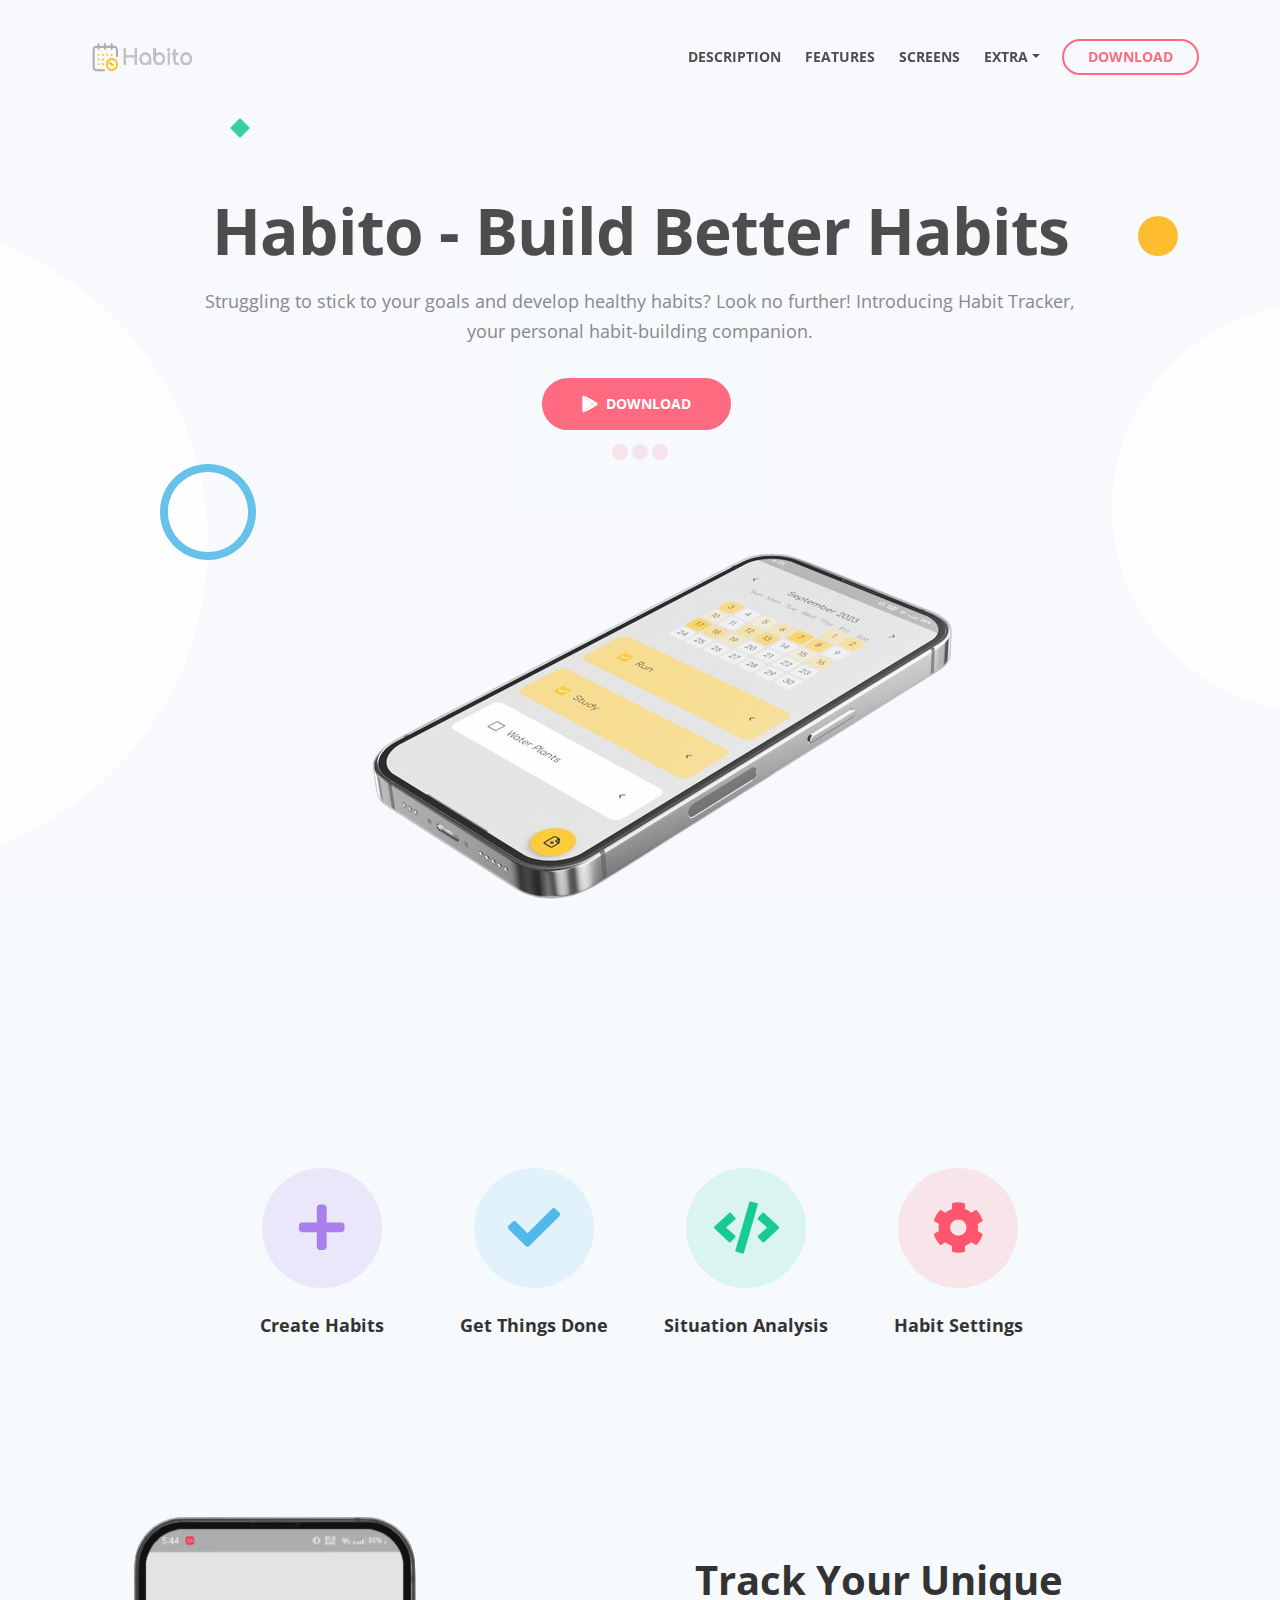
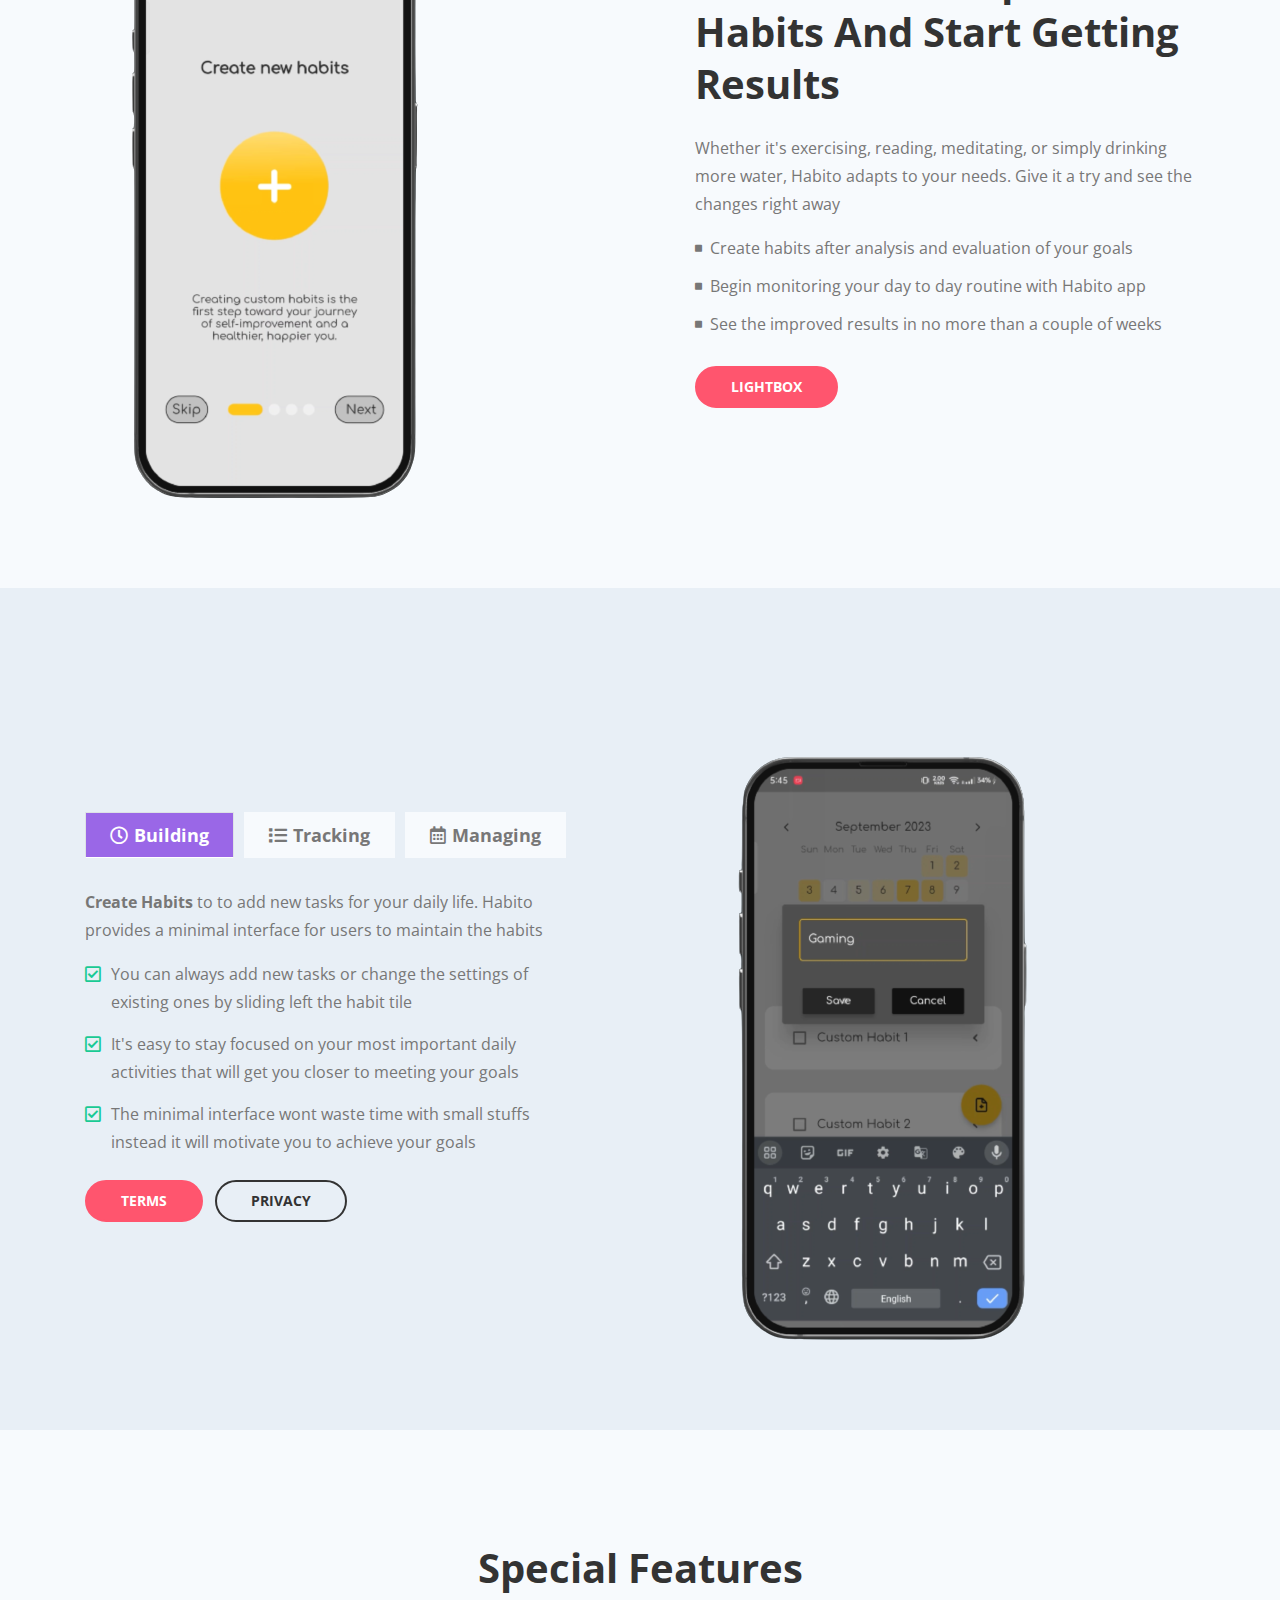
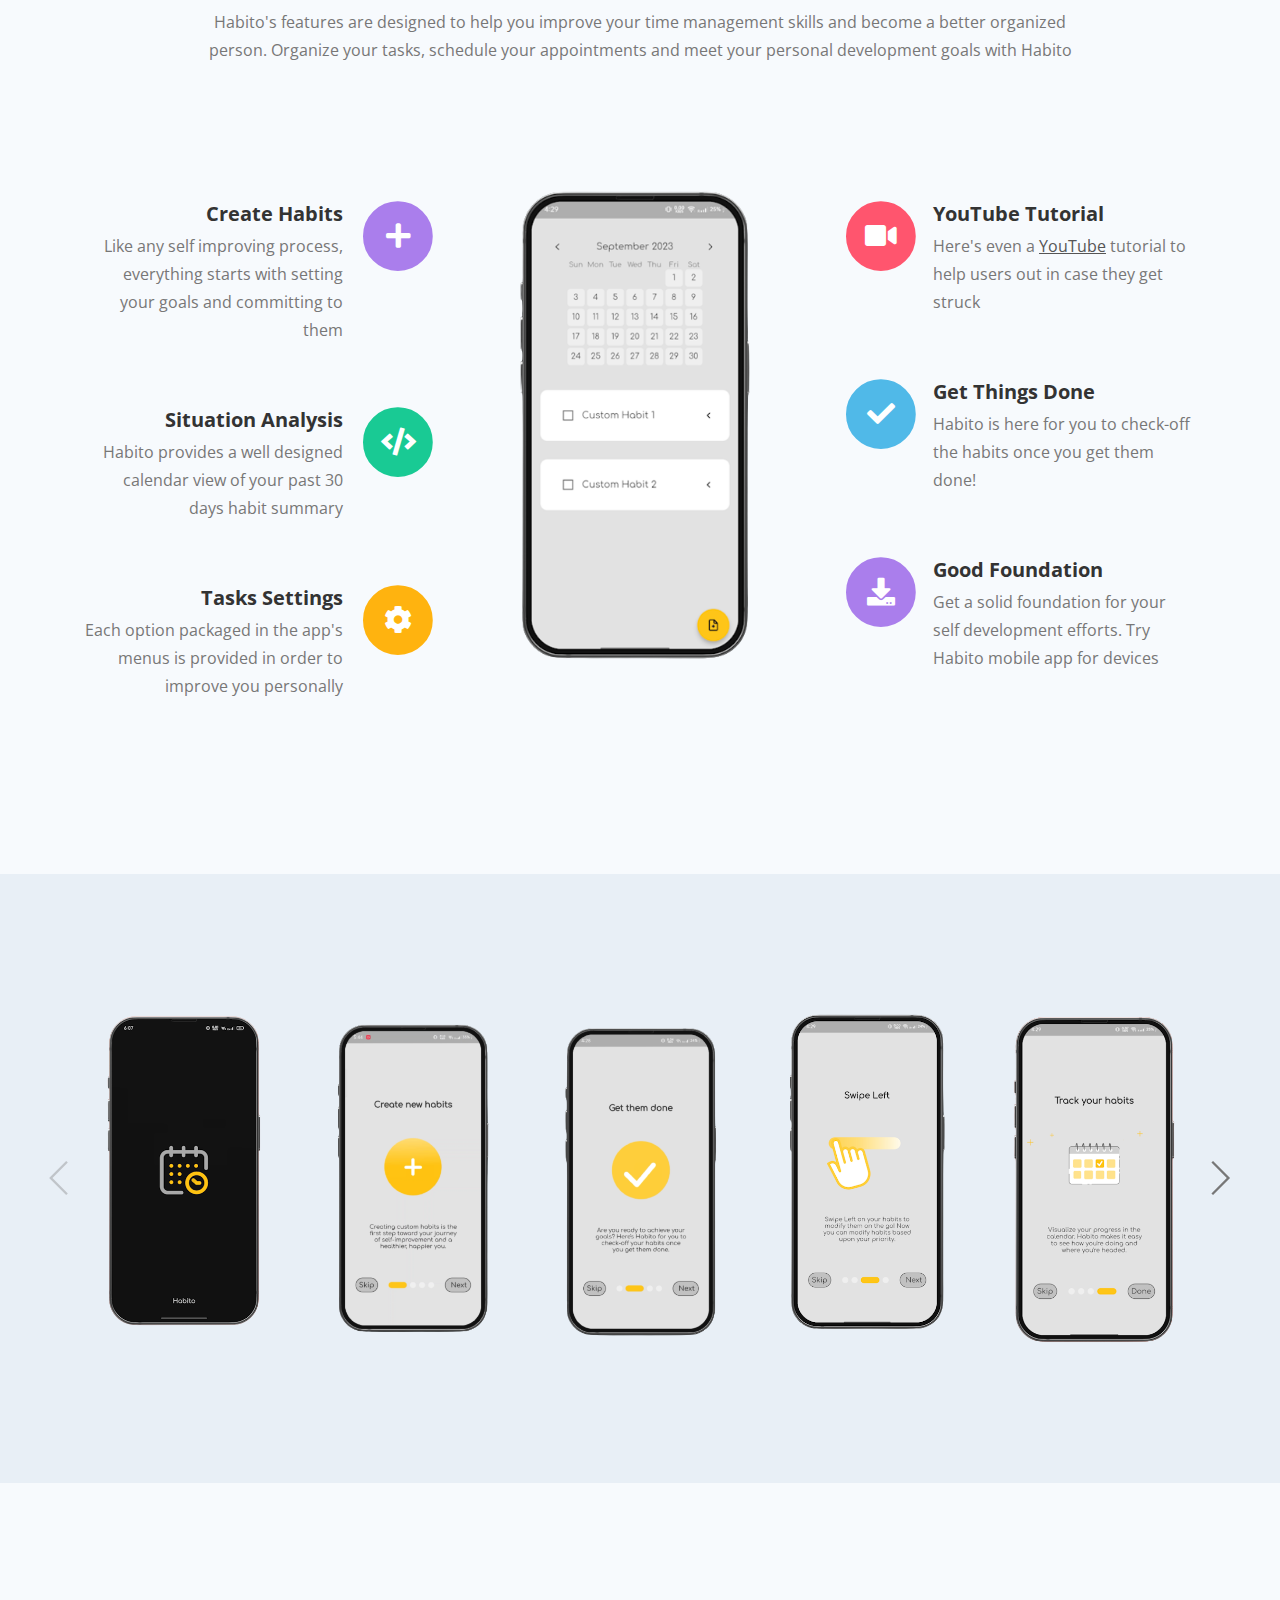
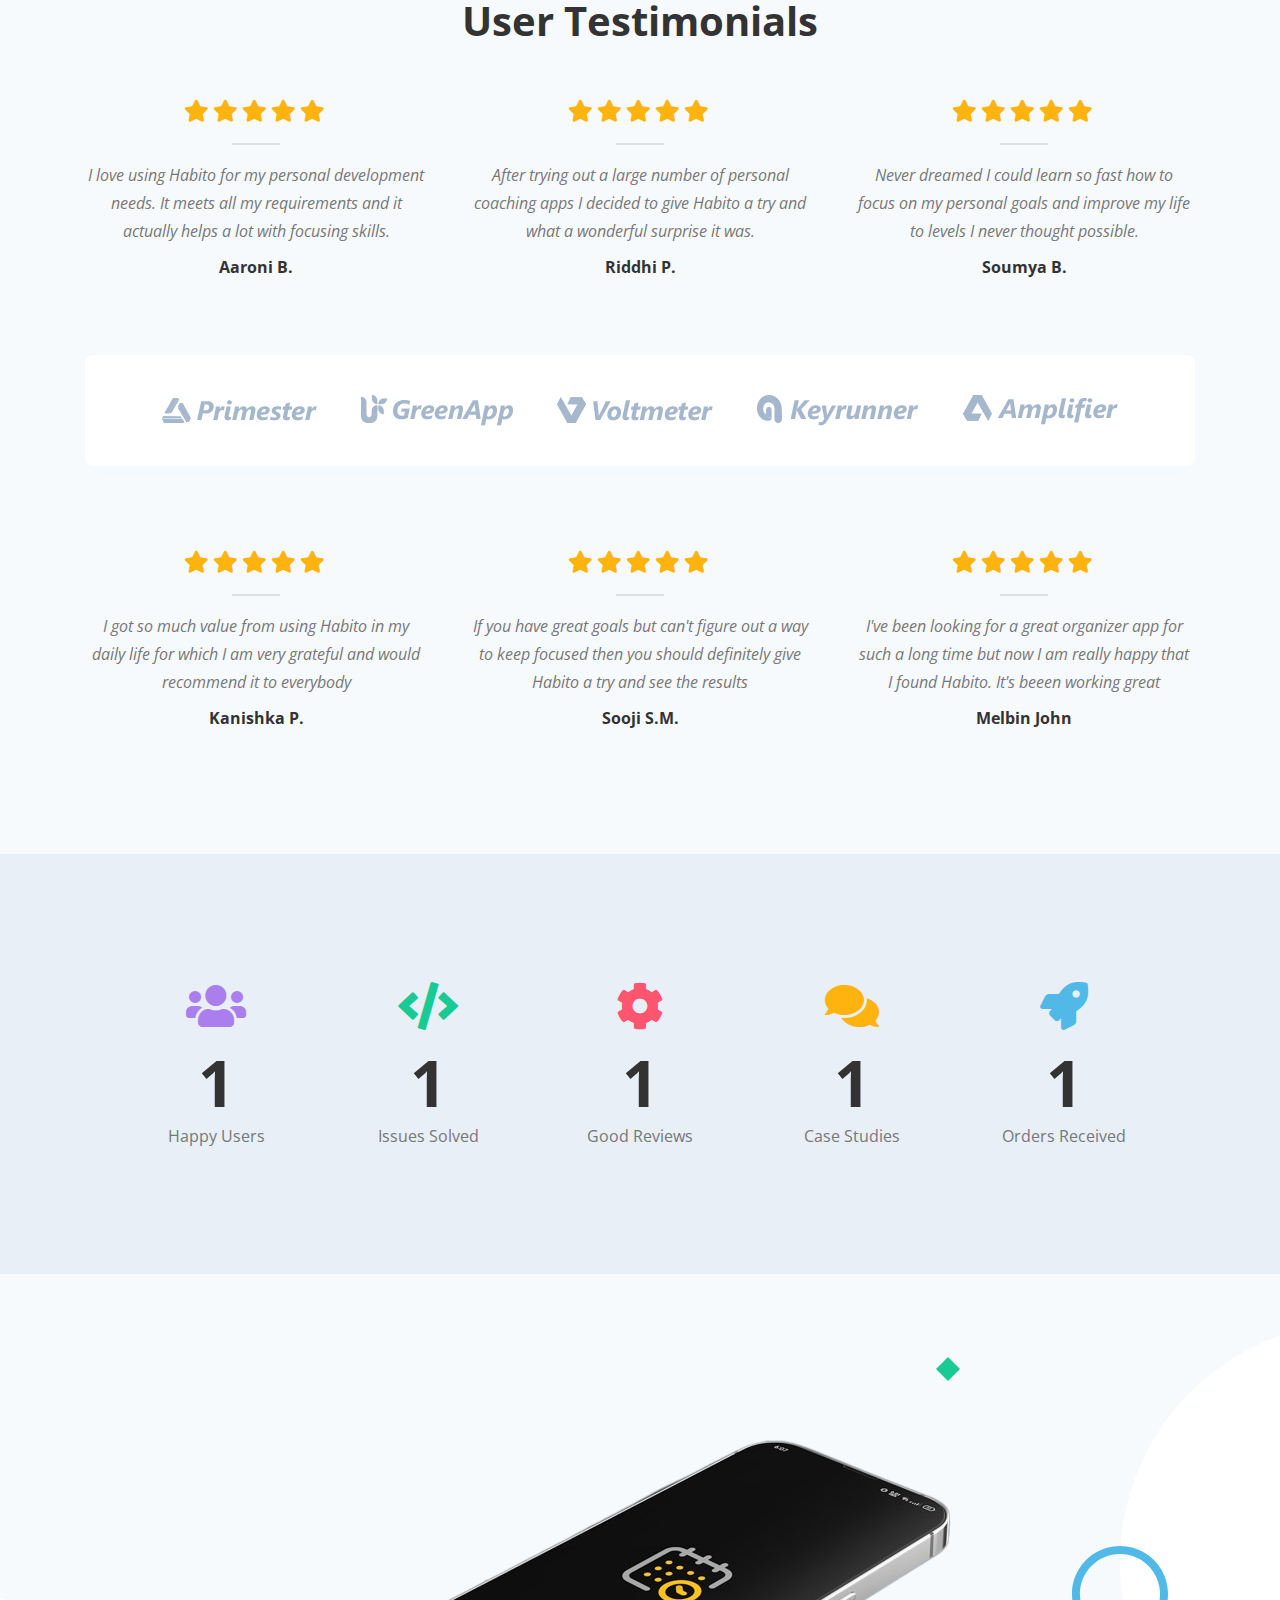
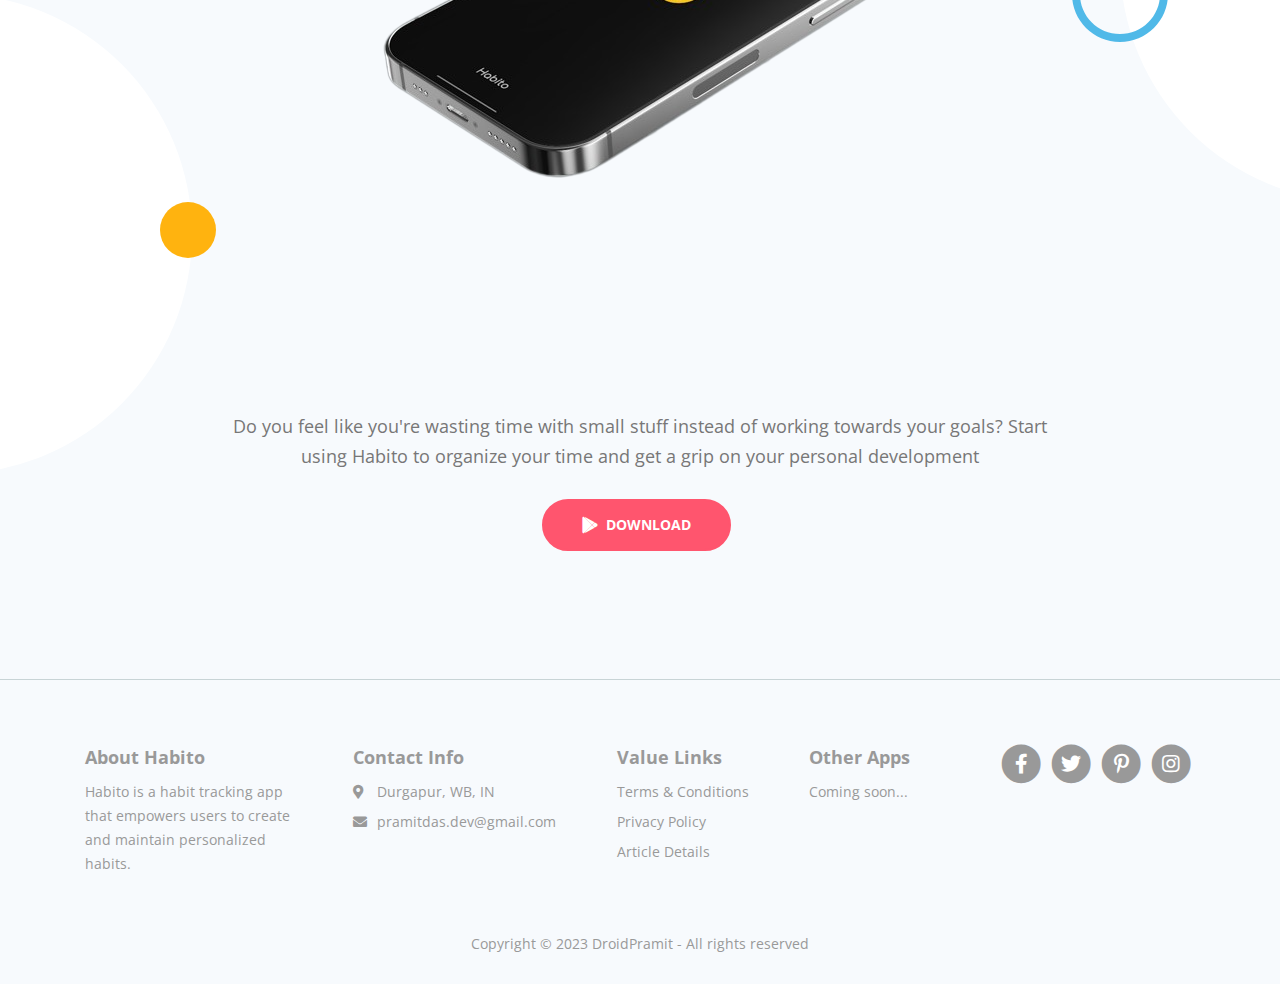
==== web/index.html @ 48597e6c "Initial commit" ====
<!DOCTYPE html>
<html lang="en">
<head>
    <meta charset="utf-8">
    <meta name="viewport" content="width=device-width, initial-scale=1, shrink-to-fit=no">
    
    <!-- SEO Meta Tags -->
    <meta name="description" content="Habito is a habit tracking app.">
    <meta name="author" content="DroidPramit">

    <!-- OG Meta Tags to improve the way the post looks when you share the page on LinkedIn, Facebook, Google+ -->
	<meta property="og:site_name" content="" /> <!-- website name -->
	<meta property="og:site" content="" /> <!-- website link -->
	<meta property="og:title" content=""/> <!-- title shown in the actual shared post -->
	<meta property="og:description" content="" /> <!-- description shown in the actual shared post -->
	<meta property="og:image" content="" /> <!-- image link, make sure it's jpg -->
	<meta property="og:url" content="" /> <!-- where do you want your post to link to -->
	<meta property="og:type" content="article" />

    <!-- Webpage Title -->
    <title>Habito - DroidPramit</title>
    
    <!-- Styles -->
    <link href="https://fonts.googleapis.com/css?family=Open+Sans:400,400i,700&display=swap&subset=latin-ext" rel="stylesheet">
    <link href="css/bootstrap.css" rel="stylesheet">
    <link href="css/fontawesome-all.css" rel="stylesheet">
    <link href="css/swiper.css" rel="stylesheet">
	<link href="css/magnific-popup.css" rel="stylesheet">
	<link href="css/styles.css" rel="stylesheet">
	
	<!-- Favicon  -->
    <link rel="icon" href="images/logo.png">
</head>
<body data-spy="scroll" data-target=".fixed-top">
    
    <!-- Preloader -->
	<div class="spinner-wrapper">
        <div class="spinner">
            <div class="bounce1"></div>
            <div class="bounce2"></div>
            <div class="bounce3"></div>
        </div>
    </div>
    <!-- end of preloader -->
    

    <!-- Navigation -->
    <nav class="navbar navbar-expand-lg navbar-dark navbar-custom fixed-top">
        <div class="container">
            <!-- Text Logo - Use this if you don't have a graphic logo -->
            <!-- <a class="navbar-brand logo-text page-scroll" href="index.html">Habito</a> -->

            <!-- Image Logo -->
            <a class="navbar-brand logo-image" href="index.html"><img src="images/Button-removebg-preview.png" alt="alternative"></a> 
            
            <!-- Mobile Menu Toggle Button -->
            <button class="navbar-toggler" type="button" data-toggle="collapse" data-target="#navbarsExampleDefault" aria-controls="navbarsExampleDefault" aria-expanded="false" aria-label="Toggle navigation">
                <span class="navbar-toggler-awesome fas fa-bars"></span>
                <span class="navbar-toggler-awesome fas fa-times"></span>
            </button>
            <!-- end of mobile menu toggle button -->

            <div class="collapse navbar-collapse" id="navbarsExampleDefault">
                <ul class="navbar-nav ml-auto">
                    <li class="nav-item">
                        <a class="nav-link page-scroll" href="#description">DESCRIPTION <span class="sr-only">(current)</span></a>
                    </li>
                    <li class="nav-item">
                        <a class="nav-link page-scroll" href="#features">FEATURES</a>
                    </li>
                    <li class="nav-item">
                        <a class="nav-link page-scroll" href="#screens">SCREENS</a>
                    </li>

                    <!-- Dropdown Menu -->          
                    <li class="nav-item dropdown">
                        <a class="nav-link dropdown-toggle page-scroll" id="navbarDropdown" role="button" aria-haspopup="true" aria-expanded="false">EXTRA</a>
                        <div class="dropdown-menu" aria-labelledby="navbarDropdown">
                            <a class="dropdown-item" href="article-details.html"><span class="item-text">ARTICLE DETAILS</span></a>
                            <div class="dropdown-divider"></div>
                            <a class="dropdown-item" href="terms-conditions.html"><span class="item-text">TERMS CONDITIONS</span></a>
                            <div class="dropdown-divider"></div>
                            <a class="dropdown-item" href="privacy-policy.html"><span class="item-text">PRIVACY POLICY</span></a>
                        </div>
                    </li>
                    <!-- end of dropdown menu -->
                </ul>
                <span class="nav-item">
                    <a class="btn-outline-sm page-scroll" href="#download">DOWNLOAD</a>
                </span>
            </div>
        </div> <!-- end of container -->
    </nav> <!-- end of navbar -->
    <!-- end of navigation -->


    <!-- Header -->
    <header class="header">
        <div class="container">
            <div class="row">
                <div class="col-lg-12">
                    <div class="text-container">
                        <h1>Habito - Build Better Habits </h1>
                        <p class="p-large p-heading">Struggling to stick to your goals and develop healthy habits? Look no further! Introducing Habit Tracker, your personal habit-building companion.</p>
                        <!--<a class="btn-solid-lg" href="#your-link"><i class="fab fa-apple"></i>DOWNLOAD</a>-->
                        <a class="btn-solid-lg" href="#your-link"><i class="fab fa-google-play"></i>DOWNLOAD</a>
                    </div> <!-- end of text-container -->
                </div> <!-- end of col -->
            </div> <!-- end of row -->
            <div class="row">
                <div class="col-lg-12">
                    <div class="image-container">
                        <img class="img-fluid" src="images/H7-removebg-preview.png" alt="alternative">
                    </div> <!-- end of text-container -->
                </div> <!-- end of col -->
            </div> <!-- end of row -->
        </div> <!-- end of container -->
        <div class="deco-white-circle-1">
            <img src="images/decorative-white-circle.svg" alt="alternative">
        </div> <!-- end of deco-white-circle-1 -->
        <div class="deco-white-circle-2">
            <img src="images/decorative-white-circle.svg" alt="alternative">
        </div> <!-- end of deco-white-circle-2 -->
        <div class="deco-blue-circle">
            <img src="images/decorative-blue-circle.svg" alt="alternative">
        </div> <!-- end of deco-blue-circle -->
        <div class="deco-yellow-circle">
            <img src="images/decorative-yellow-circle.svg" alt="alternative">
        </div> <!-- end of deco-yellow-circle -->
        <div class="deco-green-diamond">
            <img src="images/decorative-green-diamond.svg" alt="alternative">
        </div> <!-- end of deco-yellow-circle -->
    </header> <!-- end of header -->
    <!-- end of header -->


    <!-- Small Features -->
    <div class="cards-1">
        <div class="container">
            <div class="row">
                <div class="col-lg-12">
                    
                    <!-- Card -->
                    <div class="card">
                        <div class="card-image">
                            <i class="fas fa-plus"></i>
                        </div>
                        <div class="card-body">
                            <h5 class="card-title">Create Habits</h5>
                        </div>
                    </div>
                    <!-- end of card -->

                    <!-- Card -->
                    <div class="card">
                        <div class="card-image blue">
                            <i class="fas fa-check"></i>
                        </div>
                        <div class="card-body">
                            <h5 class="card-title">Get Things Done</h5>
                        </div>
                    </div>
                    <!-- end of card -->

                    <!-- Card -->
                    <div class="card">
                        <div class="card-image green">
                            <i class="fas fa-code"></i>
                        </div>
                        <div class="card-body">
                            <h5 class="card-title">Situation Analysis</h5>
                        </div>
                    </div>
                    <!-- end of card -->

                    <!-- Card -->
                    <div class="card">
                        <div class="card-image red">
                            <i class="fas fa-cog"></i>
                        </div>
                        <div class="card-body">
                            <h5 class="card-title">Habit Settings</h5>
                        </div>
                    </div>
                    <!-- end of card -->

                    <!-- Card -->
                    <!--<div class="card">
                        <div class="card-image yellow">
                            <i class="fas fa-comments"></i>
                        </div>
                        <div class="card-body">
                            <h5 class="card-title">Social Interaction</h5>
                        </div>
                    </div>-->
                    <!-- end of card -->

                    

                </div> <!-- end of col -->
            </div> <!-- end of row -->
        </div> <!-- end of container -->
    </div> <!-- end of cards-1 -->
    <!-- end of small features -->


    <!-- Description 1 -->
    <div id="description" class="basic-1">
        <div class="container">
            <div class="row">
                <div class="col-lg-6">
                    <div class="image-container">
                        <img class="img-fluid" src="images/H3-removebg-preview.png" alt="alternative">
                    </div> <!-- end of image-container -->
                </div> <!-- end of col -->
                <div class="col-lg-6">
                    <div class="text-container">
                        <h2>Track Your Unique Habits And Start Getting Results</h2>
                        <p>Whether it's exercising, reading, meditating, or simply drinking more water, Habito adapts to your needs. Give it a try and see the changes right away</p>
                        <ul class="list-unstyled li-space-lg">
                            <li class="media">
                                <i class="fas fa-square"></i>
                                <div class="media-body">Create habits after analysis and evaluation of your goals</div>
                            </li>
                            <li class="media">
                                <i class="fas fa-square"></i>
                                <div class="media-body">Begin monitoring your day to day routine with Habito app</div>
                            </li>
                            <li class="media">
                                <i class="fas fa-square"></i>
                                <div class="media-body">See the improved results in no more than a couple of weeks</div>
                            </li>
                        </ul>
                        <a class="btn-solid-reg popup-with-move-anim" href="#description-1-details-lightbox">LIGHTBOX</a>
                    </div> <!-- end of text-container -->
                </div> <!-- end of col -->
            </div> <!-- end of row -->
        </div> <!-- end of container -->
    </div> <!-- end of basic-1 -->
    <!-- end of description 1 -->

    
    <!-- Description 1 Details Lightbox -->
	<!-- Details Lightbox -->
	<div id="description-1-details-lightbox" class="lightbox-basic zoom-anim-dialog mfp-hide">
        <div class="row">
            <button title="Close (Esc)" type="button" class="mfp-close x-button">×</button>
			<div class="col-lg-8">
                <div class="image-container">
                    <img class="img-fluid" src="images/description-1-details-lightbox.jpg" alt="alternative">
                </div> <!-- end of image-container -->
			</div>
			<div class="col-lg-4">
                <h3>Goals Setting</h3>
				<hr>
                <p>The app can easily help you track your personal development evolution if you take the time to set it up.</p>
                <h4>User Feedback</h4>
                <p>This is a great app which can help you save time and make your live easier. And it will help improve your productivity.</p>
                <ul class="list-unstyled li-space-lg">
                    <li class="media">
                        <i class="far fa-check-square"></i><div class="media-body">Splash screen panel</div>
                    </li>
                    <li class="media">
                        <i class="far fa-check-square"></i><div class="media-body">Statistics calendar report</div>
                    </li>
                    <!-- <li class="media">
                        <i class="far fa-check-square"></i><div class="media-body">Events calendar layout</div>
                    </li> -->
                    <!-- <li class="media">
                        <i class="far fa-check-square"></i><div class="media-body">Location details screen</div>
                    </li> -->
                    <li class="media">
                        <i class="far fa-check-square"></i><div class="media-body">Onboarding steps interface</div>
                    </li>
                </ul>
                <a class="btn-solid-reg mfp-close page-scroll" href="#download">DOWNLOAD</a> <button class="btn-outline-reg mfp-close as-button" type="button">BACK</button>
			</div>
		</div> <!-- end of row -->
    </div> <!-- end of lightbox-basic -->
    <!-- end of details lightbox -->
    <!-- end of description 1 details lightbox -->



    <!-- Description 2 -->
    <div class="tabs">
        <div class="container">
            <div class="row">
                <div class="col-lg-6">
                    <div class="tabs-container">

                        <!-- Tabs Links -->
                        <ul class="nav nav-tabs" id="cedoTabs" role="tablist">
                            <li class="nav-item">
                                <a class="nav-link active" id="nav-tab-1" data-toggle="tab" href="#tab-1" role="tab" aria-controls="tab-1" aria-selected="true"><i class="far fa-clock"></i>Building</a>
                            </li>
                            <li class="nav-item">
                                <a class="nav-link" id="nav-tab-2" data-toggle="tab" href="#tab-2" role="tab" aria-controls="tab-2" aria-selected="false"><i class="fas fa-list"></i>Tracking</a>
                            </li>
                            <li class="nav-item">
                                <a class="nav-link" id="nav-tab-3" data-toggle="tab" href="#tab-3" role="tab" aria-controls="tab-3" aria-selected="false"><i class="far fa-calendar-alt"></i>Managing</a>
                            </li>
                        </ul>
                        <!-- end of tabs links -->
                        
                        <!-- Tabs Content -->
                        <div class="tab-content" id="cedoTabsContent">
                            <!-- Tab -->
                            <div class="tab-pane fade show active" id="tab-1" role="tabpanel" aria-labelledby="tab-1">
                                <p><strong>Create Habits</strong> to to add new tasks for your daily life. Habito provides a minimal interface for users to maintain the habits</p>
                                <ul class="list-unstyled li-space-lg">
                                    <li class="media">
                                        <i class="far fa-check-square"></i>
                                        <div class="media-body">You can always add new tasks or change the settings of existing ones by sliding left the habit tile</div>
                                    </li>
                                    <li class="media">
                                        <i class="far fa-check-square"></i>
                                        <div class="media-body">It's easy to stay focused on your most important daily activities that will get you closer to meeting your goals</div>
                                    </li>
                                    <li class="media">
                                        <i class="far fa-check-square"></i>
                                        <div class="media-body">The minimal interface wont waste time with small stuffs instead it will motivate you to achieve your goals</div>
                                    </li>
                                </ul>
                                <a class="btn-solid-reg page-scroll" href="terms-conditions.html">TERMS</a> <a class="btn-outline-reg page-scroll" href="privacy-policy.html">PRIVACY</a>
                            </div> <!-- end of tab-pane -->
                            <!-- end of tab -->

                            <!-- Tab -->
                            <div class="tab-pane fade" id="tab-2" role="tabpanel" aria-labelledby="tab-2">
                                <p><strong>Keep track of everything</strong> and analyse your progress while using the app. In less than a month you should be seeing improved results when it comes to time management and task prioritization</p>
                                <p><strong>Anyone can enjoy the app</strong> no matter their gender, age, occupation or location in the world. Habito's algorithms have been built to be flexible and functional for any person in the world</p>
                                <p><strong>Achieve the impossible</strong> just by carefully monitoring your progress and keeping the app updated with daily operations. It's easier than you think and it only takes a couple of minutes</p>
                                <a class="red" href="terms-conditions.html">Terms & Conditions >></a>
                            </div> <!-- end of tab-pane -->
                            <!-- end of tab -->

                            <!-- Tab -->
                            <div class="tab-pane fade" id="tab-3" role="tabpanel" aria-labelledby="tab-3">
                                <p><strong>Use the calendar view</strong> to keep you motivated and focused on your daily and long term goals. It's revolutionary</p>
                                <ul class="list-unstyled li-space-lg">
                                    <!-- <li class="media">
                                        <i class="far fa-check-square"></i>
                                        <div class="media-body">Commiting to something in front of a crowd gives you little room to walk back on your promise and makes you push on</div>
                                    </li> -->
                                    <li class="media">
                                        <i class="far fa-check-square"></i>
                                        <div class="media-body">No more frustrations of loosing focus and not being efficient. Habito main purpose is to solve just that and make you happy</div>
                                    </li>
                                    <li class="media">
                                        <i class="far fa-check-square"></i>
                                        <div class="media-body">It's the first mobile app that can turn you in a better organized person without the pressure of failing infront of others</div>
                                    </li>
                                    <li class="media">
                                        <i class="far fa-check-square"></i>
                                        <div class="media-body">Recognized by a lot of trainers and life coaches Habito is the number one tool they recommend time management</div>
                                    </li>
                                </ul>
                            </div> <!-- end of tab-pane -->
                            <!-- end of tab -->
                        </div> <!-- end of tab-content -->
                        <!-- end of nav tabs content -->
                    
                    </div> <!-- end of tabs-container -->
                </div> <!-- end of col -->
                <div class="col-lg-6">
                    <div class="image-container">
                        <img class="img-fluid" src="images/H2-removebg-preview.png" alt="alternative">
                    </div> <!-- end of image-container -->
                </div> <!-- end of col -->
            </div> <!-- end of row -->
        </div> <!-- end of container -->
    </div> <!-- end of tabs -->
    <!-- end of description 2 -->


    <!-- Features -->
    <div id="features" class="basic-2">
        <div class="container">
            <div class="row">
                <div class="col-lg-12">
                    <h2>Special Features</h2>
                    <p class="p-heading">Habito's features are designed to help you improve your time management skills and become a better organized person. Organize your tasks, schedule your appointments and meet your personal development goals with Habito</p>
                </div> <!-- end of div -->
            </div> <!-- end of div -->
            <div class="row">
                <div class="col-lg-4">
                    <ul class="list-unstyled li-space-lg first">
                        <li class="media">
                            <span class="fa-stack">
                                <i class="fas fa-circle fa-stack-2x"></i>
                                <i class="fas fa-plus fa-stack-1x"></i>
                            </span>
                            <div class="media-body">
                                <h4>Create Habits</h4>
                                <p>Like any self improving process, everything starts with setting your goals and committing to them</p>
                            </div>
                        </li>
                        <li class="media">
                            <span class="fa-stack">
                                <i class="fas fa-circle fa-stack-2x green"></i>
                                <i class="fas fa-code fa-stack-1x"></i>
                            </span>
                            <div class="media-body">
                                <h4>Situation Analysis</h4>
                                <p>Habito provides a well designed calendar view of your past 30 days habit summary</p>
                            </div>
                        </li>
                        <li class="media">
                            <span class="fa-stack">
                                <i class="fas fa-circle fa-stack-2x yellow"></i>
                                <i class="fas fa-cog fa-stack-1x"></i>
                            </span>
                            <div class="media-body">
                                <h4>Tasks Settings</h4>
                                <p>Each option packaged in the app's menus is provided in order to improve you personally</p>
                            </div>
                        </li>
                    </ul>
                </div> <!-- end of col -->
                <div class="col-lg-4">
                    <img class="img-fluid" src="images/H9-removebg-preview.png" alt="alternative" .cover {object-fit: cover;}>
                </div> <!-- end of col -->
                <div class="col-lg-4">
                    <ul class="list-unstyled li-space-lg">
                        <li class="media">
                            <span class="fa-stack">
                                <i class="fas fa-circle fa-stack-2x red"></i>
                                <i class="fa fa-video fa-stack-1x"></i>
                            </span>
                            <div class="media-body">
                                <h4>YouTube Tutorial</h4>
                                <p>Here's even a <a href="https://www.youtube.com/watch?v=S3LSPVoK_iQ">YouTube</a> tutorial to help users out in case they get struck</p>
                            </div>
                        </li>
                        <li class="media">
                            <span class="fa-stack">
                                <i class="fas fa-circle fa-stack-2x blue"></i>
                                <i class="fas fa-check fa-stack-1x"></i>
                            </span>
                            <div class="media-body">
                                <h4>Get Things Done</h4>
                                <p>Habito is here for you to check-off the habits once you get them done! </p>
                            </div>
                        </li>
                        <li class="media">
                            <span class="fa-stack">
                                <i class="fas fa-circle fa-stack-2x"></i>
                                <i class="fas fa-download fa-stack-1x"></i>
                            </span>
                            <div class="media-body">
                                <h4>Good Foundation</h4>
                                <p>Get a solid foundation for your self development efforts. Try Habito mobile app for devices</p>
                            </div>
                        </li>
                    </ul>
                </div> <!-- end of col -->
            </div> <!-- end of row -->
        </div> <!-- end of container -->
    </div> <!-- end of basic-2 -->
    <!-- end of features -->


    <!-- Screenshots -->
    <div id="screens" class="slider">
        <div class="container">
            <div class="row">
                <div class="col-lg-12">
                    
                    <!-- Image Slider -->
                    <div class="slider-container">
                        <div class="swiper-container image-slider">
                            <div class="swiper-wrapper">
                                
                                <!-- Slide -->
                                <div class="swiper-slide">
                                    <a href="images/H0-removebg-preview.png" class="popup-link" data-effect="fadeIn">
                                        <img class="img-fluid" src="images/H0-removebg-preview.png" alt="alternative">
                                    </a>
                                </div>
                                <!-- end of slide -->

                                <!-- Slide -->
                                <div class="swiper-slide">
                                    <a href="images/H3-removebg-preview.png" class="popup-link" data-effect="fadeIn">
                                        <img class="img-fluid" src="images/H3-removebg-preview.png" alt="alternative">
                                    </a>
                                </div>
                                <!-- end of slide -->

                                <!-- Slide -->
                                <div class="swiper-slide">
                                    <a href="images/H4-removebg-preview.png" class="popup-link" data-effect="fadeIn">
                                        <img class="img-fluid" src="images/H4-removebg-preview.png" alt="alternative">
                                    </a>
                                </div>
                                <!-- end of slide -->

                                <!-- Slide -->
                                <div class="swiper-slide">
                                    <a href="images/H8-removebg-preview.png" class="popup-link" data-effect="fadeIn">
                                        <img class="img-fluid" src="images/H8-removebg-preview.png" alt="alternative">
                                    </a>
                                </div>
                                <!-- end of slide -->

                                <!-- Slide -->
                                <div class="swiper-slide">
                                    <a href="images/H11-removebg-preview.png" class="popup-link" data-effect="fadeIn">
                                        <img class="img-fluid" src="images/H11-removebg-preview.png" alt="alternative">
                                    </a>
                                </div>
                                <!-- end of slide -->

                                <!-- Slide -->
                                <div class="swiper-slide">
                                    <a href="images/H9-removebg-preview.png" class="popup-link" data-effect="fadeIn">
                                        <img class="img-fluid" src="images/H9-removebg-preview.png" alt="alternative">
                                    </a>
                                </div>
                                <!-- end of slide -->

                                <!-- Slide -->
                                <div class="swiper-slide">
                                    <a href="images/H10-removebg-preview.png" class="popup-link" data-effect="fadeIn">
                                        <img class="img-fluid" src="images/H10-removebg-preview.png" alt="alternative">
                                    </a>
                                </div>
                                <!-- end of slide -->

                                <!-- Slide -->
                                <div class="swiper-slide">
                                    <a href="images/H1-removebg-preview.png" class="popup-link" data-effect="fadeIn">
                                        <img class="img-fluid" src="images/H1-removebg-preview.png" alt="alternative">
                                    </a>
                                </div>
                                <!-- end of slide -->

                                <!-- Slide -->
                                <!-- <div class="swiper-slide">
                                    <a href="images/screenshot-4.jpg" class="popup-link" data-effect="fadeIn">
                                        <img class="img-fluid" src="images/screenshot-9.jpg" alt="alternative">
                                    </a>
                                </div> -->
                                <!-- end of slide -->

                                <!-- Slide -->
                                <!-- <div class="swiper-slide">
                                    <a href="images/screenshot-5.jpg" class="popup-link" data-effect="fadeIn">
                                        <img class="img-fluid" src="images/screenshot-10.jpg" alt="alternative">
                                    </a>
                                </div> -->
                                <!-- end of slide -->
                                
                            </div> <!-- end of swiper-wrapper -->

                            <!-- Add Arrows -->
                            <div class="swiper-button-next"></div>
                            <div class="swiper-button-prev"></div>
                            <!-- end of add arrows -->

                        </div> <!-- end of swiper-container -->
                    </div> <!-- end of slider-container -->
                    <!-- end of image slider -->

                </div> <!-- end of col -->
            </div> <!-- end of row -->
        </div> <!-- end of container -->
    </div> <!-- end of slider -->
    <!-- end of screenshots -->


    <!-- Testimonials -->
    <div class="cards-2">
        <div class="container">
            <div class="row">
                <div class="col-lg-12">
                    <h2>User Testimonials</h2>
                </div> <!-- end of col -->
            </div> <!-- end of row -->
            <div class="row">
                <div class="col-lg-12">

                    <!-- Card -->
                    <div class="card">
                        <div class="card-image">
                            <i class="fas fa-star"></i><i class="fas fa-star"></i><i class="fas fa-star"></i><i class="fas fa-star"></i><i class="fas fa-star"></i>
                            <hr class="testimonial-line">
                        </div>
                        <div class="card-body">
                            <div class="testimonial-text">I love using Habito for my personal development needs. It meets all my requirements and it actually helps a lot with focusing skills.</div>
                            <div class="testimonial-author">Aaroni B.</div>
                        </div>
                    </div>
                    <!-- end of card -->

                    <!-- Card -->
                    <div class="card">
                        <div class="card-image">
                            <i class="fas fa-star"></i><i class="fas fa-star"></i><i class="fas fa-star"></i><i class="fas fa-star"></i><i class="fas fa-star"></i>
                            <hr class="testimonial-line">
                        </div>
                        <div class="card-body">
                            <div class="testimonial-text">After trying out a large number of personal coaching apps I decided to give Habito a try and what a wonderful surprise it was.</div>
                            <div class="testimonial-author">Riddhi P.</div>
                        </div>
                    </div>
                    <!-- end of card -->

                    <!-- Card -->
                    <div class="card">
                        <div class="card-image">
                            <i class="fas fa-star"></i><i class="fas fa-star"></i><i class="fas fa-star"></i><i class="fas fa-star"></i><i class="fas fa-star"></i>
                            <hr class="testimonial-line">
                        </div>
                        <div class="card-body">
                            <div class="testimonial-text">Never dreamed I could learn so fast how to focus on my personal goals and improve my life to levels I never thought possible.</div>
                            <div class="testimonial-author">Soumya B.</div>
                        </div>
                    </div>
                    <!-- end of card -->

                </div> <!-- end of col -->
            </div> <!-- end of row -->
            <div class="row">
                <div class="col-lg-12">
                    <div class="image-container">
                        <img class="img-fluid" src="images/customer-logo-1.png" alt="alternative">
                        <img class="img-fluid" src="images/customer-logo-2.png" alt="alternative">
                        <img class="img-fluid" src="images/customer-logo-3.png" alt="alternative">
                        <img class="img-fluid" src="images/customer-logo-4.png" alt="alternative">
                        <img class="img-fluid" src="images/customer-logo-5.png" alt="alternative">
                    </div> <!-- end of image-container -->
                </div> <!-- end of col -->
            </div> <!-- end of row -->
            <div class="row">
                <div class="col-lg-12">

                    <!-- Card -->
                    <div class="card">
                        <div class="card-image">
                            <i class="fas fa-star"></i><i class="fas fa-star"></i><i class="fas fa-star"></i><i class="fas fa-star"></i><i class="fas fa-star"></i>
                            <hr class="testimonial-line">
                        </div>
                        <div class="card-body">
                            <div class="testimonial-text">I got so much value from using Habito in my daily life for which I am very grateful and would recommend it to everybody</div>
                            <div class="testimonial-author">Kanishka P.</div>
                        </div>
                    </div>
                    <!-- end of card -->

                    <!-- Card -->
                    <div class="card">
                        <div class="card-image">
                            <i class="fas fa-star"></i><i class="fas fa-star"></i><i class="fas fa-star"></i><i class="fas fa-star"></i><i class="fas fa-star"></i>
                            <hr class="testimonial-line">
                        </div>
                        <div class="card-body">
                            <div class="testimonial-text">If you have great goals but can't figure out a way to keep focused then you should definitely give Habito a try and see the results</div>
                            <div class="testimonial-author">Sooji S.M.</div>
                        </div>
                    </div>
                    <!-- end of card -->

                    <!-- Card -->
                    <div class="card">
                        <div class="card-image">
                            <i class="fas fa-star"></i><i class="fas fa-star"></i><i class="fas fa-star"></i><i class="fas fa-star"></i><i class="fas fa-star"></i>
                            <hr class="testimonial-line">
                        </div>
                        <div class="card-body">
                            <div class="testimonial-text">I've been looking for a great organizer app for such a long time but now I am really happy that I found Habito. It's beeen working great</div>
                            <div class="testimonial-author">Melbin John </div>
                        </div>
                    </div>
                    <!-- end of card -->

                </div> <!-- end of col -->
            </div> <!-- end of row -->
        </div> <!-- end of container -->
    </div> <!-- end of cards-2 -->
    <!-- end of testimonials -->


    <!-- Statistics -->
    <div class="counter">
        <div class="container">
            <div class="row">
                <div class="col-lg-12">
                    
                    <!-- Counter -->
                    <div id="counter">
                        <div class="cell">
                            <i class="fas fa-users"></i>
                            <div class="counter-value number-count" data-count="231">1</div>
                            <p class="counter-info">Happy Users</p>
                        </div>
                        <div class="cell">
                            <i class="fas fa-code green"></i>
                            <div class="counter-value number-count" data-count="385">1</div>
                            <p class="counter-info">Issues Solved</p>
                        </div>
                        <div class="cell">
                            <i class="fas fa-cog red"></i>
                            <div class="counter-value number-count" data-count="159">1</div>
                            <p class="counter-info">Good Reviews</p>
                        </div>
                        <div class="cell">
                            <i class="fas fa-comments yellow"></i>
                            <div class="counter-value number-count" data-count="127">1</div>
                            <p class="counter-info">Case Studies</p>
                        </div>
                        <div class="cell">
                            <i class="fas fa-rocket blue"></i>
                            <div class="counter-value number-count" data-count="211">1</div>
                            <p class="counter-info">Orders Received</p>
                        </div>
                    </div>
                    <!-- end of counter -->

                </div> <!-- end of col -->
            </div> <!-- end of row -->
        </div> <!-- end of container -->
    </div> <!-- end of counter -->
    <!-- end of statistics -->


    <!-- Download -->
    <div id="download" class="basic-3">
        <div class="container">
            <div class="row">
                <div class="col-lg-12">
                    <div class="image-container">
                        <img class="img-fluid" src="images/H6-removebg-preview.png" alt="alternative" transform: rotate(45deg);>
                    </div> <!-- end of image-container -->
                    <p class="p-large">Do you feel like you're wasting time with small stuff instead of working towards your goals? Start using Habito to organize your time and get a grip on your personal development</p>
                    <!--<a class="btn-solid-lg" href="#your-link"><i class="fab fa-apple"></i>DOWNLOAD</a>-->
                    <a class="btn-solid-lg" href="#your-link"><i class="fab fa-google-play"></i>DOWNLOAD</a>
                </div> <!-- end of col -->
            </div> <!-- end of row -->
        </div> <!-- end of container -->
        <div class="deco-white-circle-1">
            <img src="images/decorative-white-circle.svg" alt="alternative">
        </div> <!-- end of deco-white-circle-1 -->
        <div class="deco-white-circle-2">
            <img src="images/decorative-white-circle.svg" alt="alternative">
        </div> <!-- end of deco-white-circle-2 -->
        <div class="deco-blue-circle">
            <img src="images/decorative-blue-circle.svg" alt="alternative">
        </div> <!-- end of deco-blue-circle -->
        <div class="deco-yellow-circle">
            <img src="images/decorative-yellow-circle.svg" alt="alternative">
        </div> <!-- end of deco-yellow-circle -->
        <div class="deco-green-diamond">
            <img src="images/decorative-green-diamond.svg" alt="alternative">
        </div> <!-- end of deco-yellow-circle -->
    </div> <!-- end of basic-3 -->
    <!-- end of download -->


    <!-- Footer -->
    <div class="footer">
        <div class="container">
            <div class="row">
                <div class="col-lg-12">
                    <div class="footer-col first">
                        <h5>About Habito</h5>
                        <p class="p-small">Habito is a habit tracking app that empowers users to create and maintain personalized habits.</p>
                    </div> <!-- end of footer-col -->
                    <div class="footer-col second">
                        <h5>Contact Info</h5>
                        <ul class="list-unstyled li-space-lg p-small">
                            <li class="media">
                                <i class="fas fa-map-marker-alt"></i>
                                <div class="media-body">Durgapur, WB, IN</div>
                            </li>
                            <li class="media">
                                <i class="fas fa-envelope"></i>
                                <div class="media-body"><a href="#your-link">pramitdas.dev@gmail.com</a></div>
                            </li>
                            <!-- <li class="media">
                                <i class="fas fa-phone-alt"></i>
                                <div class="media-body"><a href="#your-link">+44 376 945 23</a></div>
                            </li> -->
                        </ul>
                    </div> <!-- end of footer-col -->
                    <div class="footer-col third">
                        <h5>Value Links</h5>
                        <ul class="list-unstyled li-space-lg p-small">
                            <li><a href="terms-conditions.html">Terms & Conditions</a></li>
                            <li><a href="privacy-policy.html">Privacy Policy</a></li>
                            <li><a href="article-details.html">Article Details</a></li>
                        </ul>
                    </div> <!-- end of footer-col -->
                    <div class="footer-col fourth">
                        <h5>Other Apps</h5>
                        <ul class="list-unstyled li-space-lg p-small">
                            <li>Coming soon...</li>
                            <!-- <li><a href="#your-link">Advanced Timer</a></li>
                            <li><a href="#your-link">Music Store</a></li> -->
                        </ul>
                    </div> <!-- end of footer-col -->
                    <div class="footer-col fifth">
                        <span class="fa-stack">
                            <a href="#your-link">
                                <i class="fas fa-circle fa-stack-2x"></i>
                                <i class="fab fa-facebook-f fa-stack-1x"></i>
                            </a>
                        </span>
                        <span class="fa-stack">
                            <a href="#your-link">
                                <i class="fas fa-circle fa-stack-2x"></i>
                                <i class="fab fa-twitter fa-stack-1x"></i>
                            </a>
                        </span>
                        <span class="fa-stack">
                            <a href="#your-link">
                                <i class="fas fa-circle fa-stack-2x"></i>
                                <i class="fab fa-pinterest-p fa-stack-1x"></i>
                            </a>
                        </span>
                        <span class="fa-stack">
                            <a href="#your-link">
                                <i class="fas fa-circle fa-stack-2x"></i>
                                <i class="fab fa-instagram fa-stack-1x"></i>
                            </a>
                        </span>
                    </div> <!-- end of footer-col -->
                </div> <!-- end of col -->
            </div> <!-- end of row -->
        </div> <!-- end of container -->
    </div> <!-- end of footer -->  
    <!-- end of footer -->


    <!-- Copyright -->
    <div class="copyright">
        <div class="container">
            <div class="row">
                <div class="col-lg-12">
                    <p class="p-small">Copyright © 2023 DroidPramit - All rights reserved</p>
                </div> <!-- end of col -->
            </div> <!-- enf of row -->
        </div> <!-- end of container -->
    </div> <!-- end of copyright --> 
    <!-- end of copyright -->
    
    	
    <!-- Scripts -->
    <script src="js/jquery.min.js"></script> <!-- jQuery for Bootstrap's JavaScript plugins -->
    <script src="js/popper.min.js"></script> <!-- Popper tooltip library for Bootstrap -->
    <script src="js/bootstrap.min.js"></script> <!-- Bootstrap framework -->
    <script src="js/jquery.easing.min.js"></script> <!-- jQuery Easing for smooth scrolling between anchors -->
    <script src="js/swiper.min.js"></script> <!-- Swiper for image and text sliders -->
    <script src="js/jquery.magnific-popup.js"></script> <!-- Magnific Popup for lightboxes -->
    <script src="js/validator.min.js"></script> <!-- Validator.js - Bootstrap plugin that validates forms -->
    <script src="js/scripts.js"></script> <!-- Custom scripts -->
</body>
</html>
---- web/css/styles.css ----
/* Template: Sync - Free Mobile App Landing Page HTML Template
   Author: Inovatik
   Created: Dec 2019
   Description: Master CSS file
*/

/*****************************************
Table Of Contents:

01. General Styles
02. Preloader
03. Navigation
04. Header
05. Small Features
06. Description 1
07. Description 1 Details Lightbox
08. Description 2
09. Features
10. Screenshots
11. Testimonials
12. Statistics
13. Download
14. Footer
15. Copyright
16. Back To Top Button
17. Extra Pages
18. Media Queries
******************************************/

/*****************************************
Colors:
- Backgrounds - light gray #f7fafd
- Backgrounds - gray #e8eff6
- Buttons - red #ff556e
- Headings text, navbar links - black #333
- Body text - dark gray #777
******************************************/


/******************************/
/*     01. General Styles     */
/******************************/
body,
html {
    width: 100%;
	height: 100%;
}

body, p {
	color: #777; 
	font: 400 1rem/1.75rem "Open Sans", sans-serif;
}

.p-large {
	font: 400 1.125rem/1.875rem "Open Sans", sans-serif;
}

.p-small {
	font: 400 0.875rem/1.5rem "Open Sans", sans-serif;
}

.p-heading {
	margin-bottom: 4rem;
	text-align: center;
}

h1 {
	color: #333;
	font: 700 2.625rem/3.375rem "Open Sans", sans-serif;
}

h2 {
	color: #333;
	font: 700 2.125rem/2.75rem "Open Sans", sans-serif;
}

h3 {
	color: #333;
	font: 700 1.75rem/2.375rem "Open Sans", sans-serif;
}

h4 {
	color: #333;
	font: 700 1.25rem/1.75rem "Open Sans", sans-serif;
}

h5 {
	color: #333;
	font: 700 1.125rem/1.625rem "Open Sans", sans-serif;
}

h6 {
	color: #333;
	font: 700 1rem/1.5rem "Open Sans", sans-serif;
}

.testimonial-text {
	font-style: italic;
}

.testimonial-author {
	font-weight: 700;
	font-size: 1rem;
	line-height: 1.5rem;
}

.li-space-lg li {
	margin-bottom: 0.625rem;
}

a {
	color: #555;
	text-decoration: underline;
}

a:hover {
	color: #555;
	text-decoration: underline;
}

a.red {
	color: #ff556e;
}

.btn-solid-reg {
	display: inline-block;
	padding: 1.1875rem 2.125rem 1.1875rem 2.125rem;
	border: 0.125rem solid #ff556e;
	border-radius: 2rem;
	background-color: #ff556e;
	color: #fff;
	font: 700 0.875rem/0 "Open Sans", sans-serif;
	text-decoration: none;
	transition: all 0.2s;
}

.btn-solid-reg:hover {
	border: 0.125rem solid #ff556e;
	background-color: transparent;
	color: #ff556e;
	text-decoration: none;
}

.btn-solid-lg {
	display: inline-block;
	padding: 1.5rem 2.375rem 1.5rem 2.375rem;
	border: 0.125rem solid #ff556e;
	border-radius: 2rem;
	background-color: #ff556e;
	color: #fff;
	font: 700 0.875rem/0 "Open Sans", sans-serif;
	text-decoration: none;
	transition: all 0.2s;
}

.btn-solid-lg:hover {
	border: 0.125rem solid #ff556e;
	background-color: transparent;
	color: #ff556e;
	text-decoration: none;
}

.btn-solid-lg .fab {
	margin-right: 0.5rem;
	font-size: 1.25rem;
	line-height: 0;
	vertical-align: top;
}

.btn-solid-lg .fab.fa-google-play {
	font-size: 1rem;
}

.btn-outline-reg {
	display: inline-block;
	padding: 1.1875rem 2.125rem 1.1875rem 2.125rem;
	border: 0.125rem solid #333;
	border-radius: 2rem;
	background-color: transparent;
	color: #333;
	font: 700 0.875rem/0 "Open Sans", sans-serif;
	text-decoration: none;
	transition: all 0.2s;
}

.btn-outline-reg:hover {
	border: 0.125rem solid #333;
	background-color: #333;
	color: #fff;
	text-decoration: none;
}

.btn-outline-lg {
	display: inline-block;
	padding: 1.5rem 2.375rem 1.5rem 2.375rem;
	border: 0.125rem solid #333;
	border-radius: 2rem;
	background-color: transparent;
	color: #333;
	font: 700 0.875rem/0 "Open Sans", sans-serif;
	text-decoration: none;
	transition: all 0.2s;
}

.btn-outline-lg:hover {
	border: 0.125rem solid #333;
	background-color: #333;
	color: #fff;
	text-decoration: none;
}

.btn-outline-sm {
	display: inline-block;
	padding: 1rem 1.5rem 1rem 1.5rem;
	border: 0.125rem solid #333;
	border-radius: 2rem;
	background-color: transparent;
	color: #333;
	font: 700 0.875rem/0 "Open Sans", sans-serif;
	text-decoration: none;
	transition: all 0.2s;
}

.btn-outline-sm:hover {
	border: 0.125rem solid #333;
	background-color: #333;
	color: #fff;
	text-decoration: none;
}

.form-group {
	position: relative;
	margin-bottom: 1.25rem;
}

.form-group.has-error.has-danger {
	margin-bottom: 0.625rem;
}

.form-group.has-error.has-danger .help-block.with-errors ul {
	margin-top: 0.375rem;
}

.label-control {
	position: absolute;
	top: 0.87rem;
	left: 1.375rem;
	color: #777;
	opacity: 1;
	font: 400 0.875rem/1.375rem "Open Sans", sans-serif;
	cursor: text;
	transition: all 0.2s ease;
}

/* IE10+ hack to solve lower label text position compared to the rest of the browsers */
@media screen and (-ms-high-contrast: active), screen and (-ms-high-contrast: none) {  
	.label-control {
		top: 0.9375rem;
	}
}

.form-control-input:focus + .label-control,
.form-control-input.notEmpty + .label-control,
.form-control-textarea:focus + .label-control,
.form-control-textarea.notEmpty + .label-control {
	top: 0.125rem;
	opacity: 1;
	font-size: 0.75rem;
	font-weight: 700;
}

.form-control-input,
.form-control-select {
	display: block; /* needed for proper display of the label in Firefox, IE, Edge */
	width: 100%;
	padding-top: 1.0625rem;
	padding-bottom: 0.0625rem;
	padding-left: 1.3125rem;
	border: 1px solid #c4d8dc;
	border-radius: 0.25rem;
	background-color: #fff;
	color: #777;
	font: 400 0.875rem/1.875rem "Open Sans", sans-serif;
	transition: all 0.2s;
	-webkit-appearance: none; /* removes inner shadow on form inputs on ios safari */
}

.form-control-select {
	padding-top: 0.5rem;
	padding-bottom: 0.5rem;
	height: 3rem;
}

/* IE10+ hack to solve lower label text position compared to the rest of the browsers */
@media screen and (-ms-high-contrast: active), screen and (-ms-high-contrast: none) {  
	.form-control-input {
		padding-top: 1.25rem;
		padding-bottom: 0.75rem;
		line-height: 1.75rem;
	}

	.form-control-select {
		padding-top: 0.875rem;
		padding-bottom: 0.75rem;
		height: 3.125rem;
		line-height: 2.125rem;
	}
}

select {
    /* you should keep these first rules in place to maintain cross-browser behavior */
    -webkit-appearance: none;
	-moz-appearance: none;
	-ms-appearance: none;
    -o-appearance: none;
    appearance: none;
    background-image: url('../images/down-arrow.png');
    background-position: 96% 50%;
    background-repeat: no-repeat;
    outline: none;
}

select::-ms-expand {
    display: none; /* removes the ugly default down arrow on select form field in IE11 */
}

.form-control-textarea {
	display: block; /* used to eliminate a bottom gap difference between Chrome and IE/FF */
	width: 100%;
	height: 8rem; /* used instead of html rows to normalize height between Chrome and IE/FF */
	padding-top: 1.25rem;
	padding-left: 1.3125rem;
	border: 1px solid #c4d8dc;
	border-radius: 0.25rem;
	background-color: #fff;
	color: #777;
	font: 400 0.875rem/1.75rem "Open Sans", sans-serif;
	transition: all 0.2s;
}

.form-control-input:focus,
.form-control-select:focus,
.form-control-textarea:focus {
	border: 1px solid #a1a1a1;
	outline: none; /* Removes blue border on focus */
}

.form-control-input:hover,
.form-control-select:hover,
.form-control-textarea:hover {
	border: 1px solid #a1a1a1;
}

input[type='checkbox'] {
	vertical-align: -10%;
	margin-right: 0.5rem;
}

/* IE10+ hack to raise checkbox field position compared to the rest of the browsers */
@media screen and (-ms-high-contrast: active), screen and (-ms-high-contrast: none) {  
	input[type='checkbox'] {
		vertical-align: -9%;
	}
}

.form-control-submit-button {
	display: inline-block;
	width: 100%;
	height: 3.125rem;
	border: 0.125rem solid #ff556e;
	border-radius: 1.5rem;
	background-color: #ff556e;
	color: #fff;
	font: 700 0.875rem/0 "Open Sans", sans-serif;
	cursor: pointer;
	transition: all 0.2s;
}

.form-control-submit-button:hover {
	border: 0.125rem solid #ff556e;
	background-color: transparent;
	color: #ff556e;
}

/* Form Success And Error Message Formatting */
#pmsgSubmit.h3.text-center.tada.animated,
#pmsgSubmit.h3.text-center {
	display: block;
	margin-bottom: 0;
	color: #ff556e;
	font-weight: 400;
	font-size: 1.125rem;
	line-height: 1rem;
}

.help-block.with-errors .list-unstyled {
	font-size: 0.75rem;
	line-height: 1.125rem;
	text-align: left;
}

.help-block.with-errors ul {
	margin-bottom: 0;
}
/* end of form success and error message formatting */

/* Form Success And Error Message Animation - Animate.css */
@-webkit-keyframes tada {
	from {
		-webkit-transform: scale3d(1, 1, 1);
		-ms-transform: scale3d(1, 1, 1);
		transform: scale3d(1, 1, 1);
	}
	10%, 20% {
		-webkit-transform: scale3d(.9, .9, .9) rotate3d(0, 0, 1, -3deg);
		-ms-transform: scale3d(.9, .9, .9) rotate3d(0, 0, 1, -3deg);
		transform: scale3d(.9, .9, .9) rotate3d(0, 0, 1, -3deg);
	}
	30%, 50%, 70%, 90% {
		-webkit-transform: scale3d(1.1, 1.1, 1.1) rotate3d(0, 0, 1, 3deg);
		-ms-transform: scale3d(1.1, 1.1, 1.1) rotate3d(0, 0, 1, 3deg);
		transform: scale3d(1.1, 1.1, 1.1) rotate3d(0, 0, 1, 3deg);
	}
	40%, 60%, 80% {
		-webkit-transform: scale3d(1.1, 1.1, 1.1) rotate3d(0, 0, 1, -3deg);
		-ms-transform: scale3d(1.1, 1.1, 1.1) rotate3d(0, 0, 1, -3deg);
		transform: scale3d(1.1, 1.1, 1.1) rotate3d(0, 0, 1, -3deg);
	}
	to {
		-webkit-transform: scale3d(1, 1, 1);
		-ms-transform: scale3d(1, 1, 1);
		transform: scale3d(1, 1, 1);
	}
}

@keyframes tada {
	from {
		-webkit-transform: scale3d(1, 1, 1);
		-ms-transform: scale3d(1, 1, 1);
		transform: scale3d(1, 1, 1);
	}
	10%, 20% {
		-webkit-transform: scale3d(.9, .9, .9) rotate3d(0, 0, 1, -3deg);
		-ms-transform: scale3d(.9, .9, .9) rotate3d(0, 0, 1, -3deg);
		transform: scale3d(.9, .9, .9) rotate3d(0, 0, 1, -3deg);
	}
	30%, 50%, 70%, 90% {
		-webkit-transform: scale3d(1.1, 1.1, 1.1) rotate3d(0, 0, 1, 3deg);
		-ms-transform: scale3d(1.1, 1.1, 1.1) rotate3d(0, 0, 1, 3deg);
		transform: scale3d(1.1, 1.1, 1.1) rotate3d(0, 0, 1, 3deg);
	}
	40%, 60%, 80% {
		-webkit-transform: scale3d(1.1, 1.1, 1.1) rotate3d(0, 0, 1, -3deg);
		-ms-transform: scale3d(1.1, 1.1, 1.1) rotate3d(0, 0, 1, -3deg);
		transform: scale3d(1.1, 1.1, 1.1) rotate3d(0, 0, 1, -3deg);
	}
	to {
		-webkit-transform: scale3d(1, 1, 1);
		-ms-transform: scale3d(1, 1, 1);
		transform: scale3d(1, 1, 1);
	}
}

.tada {
	-webkit-animation-name: tada;
	animation-name: tada;
}

.animated {
	-webkit-animation-duration: 1s;
	animation-duration: 1s;
	-webkit-animation-fill-mode: both;
	animation-fill-mode: both;
}
/* end of form success and error message animation - Animate.css */

/* Fade-move Animation For Details Lightbox - Magnific Popup */
/* at start */
.my-mfp-slide-bottom .zoom-anim-dialog {
	opacity: 0;
	transition: all 0.2s ease-out;
	-webkit-transform: translateY(-1.25rem) perspective(37.5rem) rotateX(10deg);
	-ms-transform: translateY(-1.25rem) perspective(37.5rem) rotateX(10deg);
	transform: translateY(-1.25rem) perspective(37.5rem) rotateX(10deg);
}

/* animate in */
.my-mfp-slide-bottom.mfp-ready .zoom-anim-dialog {
	opacity: 1;
	-webkit-transform: translateY(0) perspective(37.5rem) rotateX(0); 
	-ms-transform: translateY(0) perspective(37.5rem) rotateX(0); 
	transform: translateY(0) perspective(37.5rem) rotateX(0); 
}

/* animate out */
.my-mfp-slide-bottom.mfp-removing .zoom-anim-dialog {
	opacity: 0;
	-webkit-transform: translateY(-0.625rem) perspective(37.5rem) rotateX(10deg); 
	-ms-transform: translateY(-0.625rem) perspective(37.5rem) rotateX(10deg); 
	transform: translateY(-0.625rem) perspective(37.5rem) rotateX(10deg); 
}

/* dark overlay, start state */
.my-mfp-slide-bottom.mfp-bg {
	opacity: 0;
	transition: opacity 0.2s ease-out;
}

/* animate in */
.my-mfp-slide-bottom.mfp-ready.mfp-bg {
	opacity: 0.8;
}
/* animate out */
.my-mfp-slide-bottom.mfp-removing.mfp-bg {
	opacity: 0;
}
/* end of fade-move animation for details lightbox - magnific popup */

/* Fade Animation For Image Lightbox - Magnific Popup */
@-webkit-keyframes fadeIn {
	from {
		opacity: 0;
	}
	to {
		opacity: 1;
	}
}

@keyframes fadeIn {
	from {
		opacity: 0;
	}
	to {
		opacity: 1;
	}
}

.fadeIn {
	-webkit-animation: fadeIn 0.6s;
	animation: fadeIn 0.6s;
}

@-webkit-keyframes fadeOut {
	from {
		opacity: 1;
	}
	to {
		opacity: 0;
	}
}

@keyframes fadeOut {
	from {
		opacity: 1;
	}
	to {
		opacity: 0;
	}
}

.fadeOut {
	-webkit-animation: fadeOut 0.8s;
	animation: fadeOut 0.8s;
}
/* end of fade animation for details lightbox - magnific popup */


/*************************/
/*     02. Preloader     */
/*************************/
.spinner-wrapper {
	position: fixed;
	z-index: 999999;
	top: 0;
	right: 0;
	bottom: 0;
	left: 0;
	background: #f7fafd;
}

.spinner {
	position: absolute;
	top: 50%; /* centers the loading animation vertically one the screen */
	left: 50%; /* centers the loading animation horizontally one the screen */
	width: 3.75rem;
	height: 1.25rem;
	margin: -0.625rem 0 0 -1.875rem; /* is width and height divided by two */ 
	text-align: center;
}

.spinner > div {
	display: inline-block;
	width: 1rem;
	height: 1rem;
	border-radius: 100%;
	background-color: #ff556e;
	-webkit-animation: sk-bouncedelay 1.4s infinite ease-in-out both;
	animation: sk-bouncedelay 1.4s infinite ease-in-out both;
}

.spinner .bounce1 {
	-webkit-animation-delay: -0.32s;
	animation-delay: -0.32s;
}

.spinner .bounce2 {
	-webkit-animation-delay: -0.16s;
	animation-delay: -0.16s;
}

@-webkit-keyframes sk-bouncedelay {
	0%, 80%, 100% { -webkit-transform: scale(0); }
	40% { -webkit-transform: scale(1.0); }
}

@keyframes sk-bouncedelay {
	0%, 80%, 100% { 
		-webkit-transform: scale(0);
		-ms-transform: scale(0);
		transform: scale(0);
	} 40% { 
		-webkit-transform: scale(1.0);
		-ms-transform: scale(1.0);
		transform: scale(1.0);
	}
}


/**************************/
/*     03. Navigation     */
/**************************/
.navbar-custom {
	background-color: #f7fafd;
	box-shadow: 0 0.0625rem 0.375rem 0 rgba(0, 0, 0, 0.1);
	font: 700 0.875rem/0.875rem "Open Sans", sans-serif;
	transition: all 0.2s;
}

.navbar-custom .navbar-brand.logo-image img {
    width: 6.6875rem;
	height: 2.25rem;
}

.navbar-custom .navbar-brand.logo-text {
	font: 700 2rem/1rem "Open Sans", sans-serif;
	color: #333;
	text-decoration: none;
}

.navbar-custom .navbar-nav {
	margin-top: 0.75rem;
	margin-bottom: 0.5rem;
}

.navbar-custom .nav-item .nav-link {
	padding: 0.625rem 0.75rem;
	color: #333;
	text-decoration: none;
	transition: all 0.2s ease;
}

.navbar-custom .nav-item .nav-link:hover,
.navbar-custom .nav-item .nav-link.active {
	color: #ff556e;
}

/* Dropdown Menu */
.navbar-custom .dropdown:hover > .dropdown-menu {
	display: block; /* this makes the dropdown menu stay open while hovering it */
	min-width: auto;
	animation: fadeDropdown 0.2s; /* required for the fade animation */
}

@keyframes fadeDropdown {
    0% {
        opacity: 0;
    }

    100% {
        opacity: 1;
    }
}

.navbar-custom .dropdown-toggle {
	cursor: default;
}

.navbar-custom .dropdown-toggle:focus { /* removes dropdown outline on focus */
	outline: 0;
}

.navbar-custom .dropdown-menu {
	margin-top: 0;
	border: none;
	border-radius: 0.25rem;
	background-color: #f7fafd;
}

.navbar-custom .dropdown-item {
	color: #333;
	text-decoration: none;
}

.navbar-custom .dropdown-item:hover {
	background-color: #f7fafd;
}

.navbar-custom .dropdown-item .item-text {
	font: 700 0.875rem/0.875rem "Open Sans", sans-serif;
}

.navbar-custom .dropdown-item:hover .item-text {
	color: #ff556e;
}

.navbar-custom .dropdown-divider {
	width: 100%;
	height: 1px;
	margin: 0.75rem auto 0.725rem auto;
	border: none;
	background-color: #c4d8dc;
	opacity: 0.2;
}
/* end of dropdown menu */

.navbar-custom .nav-item .btn-outline-sm {
	margin-top: 0.125rem;
	margin-bottom: 1.375rem;
	margin-left: 0.5rem;
	border: 0.125rem solid #ff556e;
	color: #ff556e;
}

.navbar-custom .nav-item .btn-outline-sm:hover {
	border: 0.125rem solid #ff556e;
	background-color: #ff556e;
	color: #fff;
}

.navbar-custom .navbar-toggler {
	padding: 0;
	border: none;
	color: #333;
	font-size: 2rem;
}

.navbar-custom button[aria-expanded='false'] .navbar-toggler-awesome.fas.fa-times{
	display: none;
}

.navbar-custom button[aria-expanded='false'] .navbar-toggler-awesome.fas.fa-bars{
	display: inline-block;
}

.navbar-custom button[aria-expanded='true'] .navbar-toggler-awesome.fas.fa-bars{
	display: none;
}

.navbar-custom button[aria-expanded='true'] .navbar-toggler-awesome.fas.fa-times{
	display: inline-block;
	margin-right: 0.125rem;
}


/*********************/
/*    04. Header     */
/*********************/
.header {
	position: relative;
	overflow: hidden;
	padding-top: 8rem;
	padding-bottom: 3rem;
	background-color: #f7fafd;
	text-align: center;
}

.header .text-container {
	margin-bottom: 3rem;
}

.header h1 {
	margin-bottom: 1rem;
}

.header .p-heading {
	margin-bottom: 2rem;
}

.header .btn-solid-lg {
	margin-right: 0.5rem;
	margin-bottom: 1.125rem;
	margin-left: 0.5rem;
}

.header .deco-white-circle-1,
.header .deco-white-circle-2,
.header .deco-blue-circle,
.header .deco-yellow-circle,
.header .deco-green-diamond {
	display: none;
}


/******************************/
/*     05. Small Features     */
/******************************/
.cards-1 {
	padding-top: 1rem;
	padding-bottom: 2rem;
	background-color: #f7fafd;
	text-align: center;
}

.cards-1 .card {
	max-width: 11rem;
	margin-right: auto;
	margin-bottom: 3rem;
	margin-left: auto;
	padding: 0;
	border: none;
	background-color: transparent;
}

.cards-1 .card-image {
	width: 7.5rem;
	height: 7.5rem;
	margin-right: auto;
	margin-bottom: 1.5rem;
	margin-left: auto;
	border-radius: 50%;
	background-color: #ebe7fa;
}

.cards-1 .card-image .fas {
	color: #aa7eec;
	font-size: 3.25rem;
	line-height: 7.5rem;
}

.cards-1 .card-image.green {
	background-color: #daf4ef;
}

.cards-1 .card-image.green .fas {
	color: #19ca94;
}

.cards-1 .card-image.red {
	background-color: #f8e5ea;
}

.cards-1 .card-image.red .fas {
	color: #ff556e;
}

.cards-1 .card-image.yellow {
	background-color: #f8f1de;
}

.cards-1 .card-image.yellow .fas {
	color: #ffb30f;
}

.cards-1 .card-image.blue {
	background-color: #e1f2fa;
}

.cards-1 .card-image.blue .fas {
	color: #50b9e8;
}

.cards-1 .card-body {
	padding: 0;
}

.cards-1 .card-title {
	margin-bottom: 0.5rem;
}


/*****************************/
/*     06. Description 1     */
/*****************************/
.basic-1 {
	padding-top: 3rem;
	padding-bottom: 8rem;
	background-color: #f7fafd;
}

.basic-1 .image-container {
	margin-bottom: 5rem;
}

.basic-1 h2 {
	margin-bottom: 1.5rem;
}

.basic-1 .list-unstyled {
	margin-bottom: 1.75rem;
}

.basic-1 .list-unstyled .fas {
	color: #777;
	font-size: 0.5rem;
	line-height: 1.75rem;
}

.basic-1 .list-unstyled .media-body {
	margin-left: 0.5rem;
}


/**********************************************/
/*     07. Description 1 Details Lightbox     */
/**********************************************/
.lightbox-basic {
	position: relative;
	max-width: 71.875rem;
	margin: 2.5rem auto;
	padding: 3rem 1rem;
	background-color: #fff;
	text-align: left;
}

.lightbox-basic .image-container {
	margin-bottom: 3rem;
	text-align: center;
}

.lightbox-basic h3 {
	margin-bottom: 0.5rem;
}

.lightbox-basic hr {
	width: 2.75rem;
	margin-top: 0.125rem;
	margin-bottom: 1rem;
	margin-left: 0;
	border-top: 0.125rem solid #e0e0e0;
}

.lightbox-basic h4 {
	margin-top: 1.75rem;
	margin-bottom: 0.625rem;
}

.lightbox-basic .list-unstyled {
	margin-bottom: 1.5rem;
}

.lightbox-basic .list-unstyled .far {
	color: #19ca94;
	font-size: 1.125rem;
	line-height: 1.75rem;
}

.lightbox-basic .list-unstyled .media-body {
	margin-left: 0.625rem;
}

.lightbox-basic .list-unstyled {
	margin-bottom: 1.5rem;
}

/* Action Button */
.lightbox-basic .btn-solid-reg.mfp-close {
	position: relative;
	width: auto;
	height: auto;
	color: #fff;
	opacity: 1;
}

.lightbox-basic .btn-solid-reg.mfp-close:hover {
	color: #ff556e;
}
/* end of action Button */

/* Back Button */
.lightbox-basic .btn-outline-reg.mfp-close.as-button {
	position: relative;
	display: inline-block;
	width: auto;
	height: auto;
	margin-left: 0.375rem;
	padding: 1.25rem 2.25rem 1.25rem 2.25rem;
	border: 0.125rem solid #333;
	color: #333;
	opacity: 1;
}

.lightbox-basic .btn-outline-reg.mfp-close.as-button:hover {
	color: #fff;
}
/* end of back button */

/* Close X Button */
.lightbox-basic button.mfp-close.x-button {
	position: absolute;
	top: -0.125rem;
	right: -0.125rem;
	width: 2.75rem;
	height: 2.75rem;
	color: #555;
}
/* end of close x button */


/****************************/
/*     08. Description 2    */
/****************************/
.tabs {
	padding-top: 8rem;
	padding-bottom: 8rem;
	background-color: #e8eff6;
}

.tabs .tabs-container {
	margin-bottom: 5rem;
}

.tabs .nav-tabs {
	margin-bottom: 1.125rem;
	border: none;
}

.tabs .nav-item {
	width: 100%;
	margin-bottom: 0.75rem;
	text-align: center;
}

.tabs .nav-link {
	padding: 0.5rem 1.5rem;
	border-radius: 0;
	background-color: #f7fafd;
	color: #777;
	font-weight: 700;
	font-size: 1.125rem;
	text-decoration: none;
	transition: all 0.2s ease;
}

.tabs .nav-link.active {
	background-color: #9a67e7;
	color: #fff;
}

.tabs .nav-link:hover {
	background-color: #9a67e7;
	color: #fff;
}

.tabs .nav-link .fas,
.tabs .nav-link .far {
	margin-right: 0.375rem;
}

.tabs .li-space-lg li {
	margin-bottom: 0.875rem;
}

.tabs .list-unstyled .fas,
.tabs .list-unstyled .far {
	color: #19ca94;
	font-size: 1.125rem;
	line-height: 1.75rem;
}

.tabs .list-unstyled .media-body {
	margin-left: 0.625rem;
}

.tabs #tab-1 .list-unstyled {
	margin-bottom: 1.5rem;
}

.tabs #tab-1 .btn-solid-reg {
	margin-right: 0.5rem;
}


/************************/
/*     09. Features     */
/************************/
.basic-2 {
	padding-top: 7rem;
	padding-bottom: 5rem;
	background-color: #f7fafd;
}

.basic-2 h2 {
	margin-bottom: 0.875rem;
	text-align: center;
}

.basic-2 .li-space-lg li {
	margin-bottom: 1.375rem;
}

.basic-2 .li-space-lg.first li:last-of-type  {
	margin-bottom: 4rem;
}

.basic-2 .fa-stack {
	width: 2em;
	margin-right: 0.625rem;
	font-size: 1.25rem;
}

.basic-2 .fa-stack-2x {
	color: #aa7eec;
}

.basic-2 .fa-stack-2x.green {
	color: #19ca94;
}

.basic-2 .fa-stack-2x.red {
	color: #ff556e;
}

.basic-2 .fa-stack-2x.yellow {
	color: #ffb30f;
}

.basic-2 .fa-stack-2x.blue {
	color: #50b9e8;
}

.basic-2 .fa-stack-1x {
	color: #fff;
}

.basic-2 .media-body h4 {
	margin-bottom: 0.25rem;
}

.basic-2 img {
	display: block;
	width: 100%;
	max-width: 20rem;
	margin-right: auto;
	margin-bottom: 5rem;
	margin-left: auto;
}


/***************************/
/*     10. Screenshots     */
/***************************/
.slider {
	padding-top: 8rem;
	padding-bottom: 8rem;
	background-color: #e8eff6;
}

.slider .slider-container {
	position: relative;
}

.slider .swiper-container {
	position: static;
	width: 90%;
	text-align: center;
}

.slider .swiper-button-prev,
.slider .swiper-button-next {
	top: 50%;
	width: 1.125rem;
}

.slider .swiper-button-prev:focus,
.slider .swiper-button-next:focus {
	/* even if you can't see it chrome you can see it on mobile device */
	outline: none;
}

.slider .swiper-button-prev {
	left: -0.5rem;
	background-image: url("data:image/svg+xml;charset=utf-8,%3Csvg%20xmlns%3D'http%3A%2F%2Fwww.w3.org%2F2000%2Fsvg'%20viewBox%3D'0%200%2028%2044'%3E%3Cpath%20d%3D'M0%2C22L22%2C0l2.1%2C2.1L4.2%2C22l19.9%2C19.9L22%2C44L0%2C22L0%2C22L0%2C22z'%20fill%3D'%23777777'%2F%3E%3C%2Fsvg%3E");
	background-size: 1.125rem 1.75rem;
}

.slider .swiper-button-next {
	right: -0.5rem;
	background-image: url("data:image/svg+xml;charset=utf-8,%3Csvg%20xmlns%3D'http%3A%2F%2Fwww.w3.org%2F2000%2Fsvg'%20viewBox%3D'0%200%2028%2044'%3E%3Cpath%20d%3D'M27%2C22L27%2C22L5%2C44l-2.1-2.1L22.8%2C22L2.9%2C2.1L5%2C0L27%2C22L27%2C22z'%20fill%3D'%23777777'%2F%3E%3C%2Fsvg%3E");
	background-size: 1.125rem 1.75rem;
}


/****************************/
/*     11. Testimonials     */
/****************************/
.cards-2 {
	padding-top: 7rem;
	padding-bottom: 3rem;
	background-color: #f7fafd;
	text-align: center;
}

.cards-2 h2 {
	margin-bottom: 3.25rem;
}

.cards-2 .card {
	max-width: 22rem;
	margin-right: auto;
	margin-bottom: 4.75rem;
	margin-left: auto;
	border: 0;
	background-color: transparent;
}

.cards-2 .fa-star {
	margin-right: 0.25rem;
	color: #ffb30f;
	font-size: 1.375rem;
}

.cards-2 .testimonial-line {
	width: 3rem;
	margin-bottom: 1rem;
	border-top: 0.125rem solid #e0e0e0;
}

.cards-2 .card-body {
	padding: 0;
}

.cards-2 .testimonial-text {
	margin-bottom: 0.625rem;
}

.cards-2 .testimonial-author {
	color: #333;
}

.cards-2 .image-container {
	margin-bottom: 5.25rem;
	padding: 2.5rem 2rem 0 2rem;
	border-radius: 0.5rem;
	background-color: #fff;
}

.cards-2 .image-container img {
	margin-right: 1rem;
	margin-bottom: 2.5rem;
	margin-left: 1rem;
}


/**************************/
/*     12. Statistics     */
/**************************/
.counter {
	padding-top: 8rem;
	padding-bottom: 5rem;
	background-color: #e8eff6;
	text-align: center;
}

.counter #counter {
	margin-bottom: 0.75rem;
}

.counter #counter .cell {
	display: inline-block;
	width: 6.25rem;
	margin-right: 1.5rem;
	margin-bottom: 2rem;
	margin-left: 1.5rem;
	vertical-align: top;
}

.counter #counter .fas {
	margin-bottom: 0.875rem;
	font-size: 2.5rem;
	color: #aa7eec;
}

.counter #counter .fas.green {
	color: #19ca94;
}

.counter #counter .fas.red {
	color: #ff556e;
}

.counter #counter .fas.yellow {
	color: #ffb30f;
}

.counter #counter .fas.blue {
	color: #50b9e8;
}

.counter #counter .counter-value {
	color: #333;
	font-weight: 700;
	font-size: 3.5rem;
	line-height: 4.25rem;
	vertical-align: middle;
}

.counter #counter .counter-info {
	margin-bottom: 0;
	vertical-align: middle;
}


/************************/
/*     13. Download     */
/************************/
.basic-3 {
	position: relative;
	overflow: hidden;
	padding-top: 8rem;
	padding-bottom: 8rem;
	background-color: #f7fafd;
	text-align: center;
}

.basic-3 .image-container {
	margin-bottom: 2rem;
}

.basic-3 .p-large {
	margin-bottom: 1.75rem;
}

.basic-3 .btn-solid-lg {
	margin-right: 0.5rem;
	margin-bottom: 1.125rem;
	margin-left: 0.5rem;
}

.basic-3 .deco-white-circle-1,
.basic-3 .deco-white-circle-2,
.basic-3 .deco-blue-circle,
.basic-3 .deco-yellow-circle,
.basic-3 .deco-green-diamond {
	display: none;
}



/**********************/
/*     14. Footer     */
/**********************/
.footer {
	padding-top: 4rem;
	padding-bottom: 1rem;
	border-top: 1px solid #c8d4d6;
	background-color: #f7fafd;
}

.footer p,
.footer h5,
.footer ul,
.footer a {
	color: #999;
}

.footer a {
	text-decoration: none;
}

.footer .footer-col {
	display: inline-block;
	width: 14.5rem;
    margin-right: 1rem;
	margin-bottom: 1.5rem;
    vertical-align: top;
}

.footer h5 {
	margin-bottom: 0.625rem;
}

.footer .li-space-lg li {
	margin-bottom: 0.375rem;
}

.footer .list-unstyled .fab,
.footer .list-unstyled .fas {
	width: 0.875rem;
	font-size: 0.875rem;
	line-height: 1.5rem;
}

.footer .list-unstyled .media-body {
	margin-left: 0.625rem;
}

.footer .fa-stack {
	width: 2em;
	margin-bottom: 0.75rem;
	margin-right: 0.375rem;
	font-size: 1.25rem;
}

.footer .fa-stack .fa-stack-1x {
    color: #fff;
	transition: all 0.2s ease;
}

.footer .fa-stack .fa-stack-2x {
	color: #999;
	transition: all 0.2s ease;
}

.footer .fa-stack:hover .fa-stack-1x {
	color: #fff;
}

.footer .fa-stack:hover .fa-stack-2x {
    color: #555;
}


/*************************/
/*     15. Copyright     */
/*************************/
.copyright {
	padding-bottom: 0.75rem;
	background-color: #f7fafd;
	text-align: center;
}

.copyright p,
.copyright a {
	color: #999;
}

.copyright a {
	text-decoration: none;
}


/**********************************/
/*     16. Back To Top Button     */
/**********************************/
a.back-to-top {
	position: fixed;
	z-index: 999;
	right: 0.75rem;
	bottom: 0.75rem;
	display: none;
	width: 2.625rem;
	height: 2.625rem;
	border-radius: 1.875rem;
	background: #333 url("../images/up-arrow.png") no-repeat center 47%;
	background-size: 1.125rem 1.125rem;
	text-indent: -9999px;
}

a:hover.back-to-top {
	background-color: #555; 
}


/***************************/
/*     17. Extra Pages     */
/***************************/
.ex-header {
	padding-top: 8rem;
	padding-bottom: 5rem;
	background-color: #f7fafd;
	text-align: center;
}

.ex-basic-1 {
	padding-top: 2rem;
	padding-bottom: 0.875rem;
	background-color: #e8eff6;
}

.ex-basic-1 .breadcrumbs {
	margin-bottom: 1.125rem;
}

.ex-basic-1 .breadcrumbs .fa {
	margin-right: 0.5rem;
	margin-left: 0.625rem;
	font-size: 0.875rem;
}

.ex-basic-2 {
	padding-top: 4.75rem;
	padding-bottom: 4rem;
	background-color: #f7fafd;
}

.ex-basic-2 h3 {
	margin-bottom: 1rem;
}

.ex-basic-2 .text-container {
	margin-bottom: 3.625rem;
}

.ex-basic-2 .text-container.last {
	margin-bottom: 0;
}

.ex-basic-2 .text-container.dark {
	padding: 1.625rem 1.5rem 0.75rem 2rem;
	background-color: #e8eff6;
}

.ex-basic-2 .image-container-large {
	margin-bottom: 4rem;
}

.ex-basic-2 .image-container-large img {
	border-radius: 0.375rem;
}

.ex-basic-2 .image-container-small img {
	border-radius: 0.375rem;
}

.ex-basic-2 .list-unstyled .fas {
	color: #777;
	font-size: 0.5rem;
	line-height: 1.75rem;
}

.ex-basic-2 .list-unstyled .media-body {
	margin-left: 0.625rem;
}

.ex-basic-2 .form-container {
	margin-top: 3rem;
}

.ex-basic-2 .btn-solid-reg {
	margin-top: 1.5rem;
}


/*****************************/
/*     18. Media Queries     */
/*****************************/	
/* Min-width 768px */
@media (min-width: 768px) {
	
	/* Header */
	.header .text-container {
		margin-bottom: 6rem;
	}

	.header .btn-solid-lg {
		margin-bottom: 0;
		margin-left: 0;
	}
	/* end of header */


	/* Small Features */
	.cards-1 .card {
		display: inline-block;
		margin-right: 1rem;
		margin-left: 1rem;
		width: 11rem;
		max-width: 100%;
		vertical-align: top;
	}
	/* end of small features */


	/* Description 2 */
	.tabs .nav-item {
		width: auto;
		margin-right: 0.625rem;
	}
	/* end of description 2 */


	/* Screenshots */
	.slider .swiper-button-prev {
		left: -0.625rem;
	}
	
	.slider .swiper-button-next {
		right: -0.625rem;
	}
	/* end of screenshots */


	/* Download */
	.basic-3 .btn-solid-lg {
		margin-bottom: 0;
		margin-left: 0;
	}
	/* end of download */


	/* Extra Pages */
	.ex-header {
		padding-top: 11rem;
		padding-bottom: 9rem;
	}

	.ex-basic-2 .text-container.dark {
		padding: 2.5rem 3rem 2rem 3rem;
	}

	.ex-basic-2 .form-container {
		margin-top: 0;
	}
	/* end of extra pages */
}
/* end of min-width 768px */


/* Min-width 992px */
@media (min-width: 992px) {
	
	/* General Styles */
	.p-heading {
		width: 80%;
		margin-right: auto;
		margin-left: auto;
	}

	h1 {
		font-size: 3rem;
		line-height: 3.875rem;
	}
	
	h2 {
		font-size: 2.5rem;
		line-height: 3.25rem;
	}
	/* end of general styles */


	/* Navigation */
	.navbar-custom {
		padding: 2.125rem 1.5rem 2.125rem 2rem;
        background: transparent;
		box-shadow: none;
	}
	
	.navbar-custom .navbar-nav {
		margin-top: 0;
		margin-bottom: 0;
	}

	.navbar-custom .nav-item .nav-link {
		padding: 0.25rem 0.75rem;
	}
	
	.navbar-custom.top-nav-collapse {
        padding: 0.5rem 1.5rem 0.5rem 2rem;
		background-color: #f7fafd;
		box-shadow: 0 0.0625rem 0.375rem 0 rgba(0, 0, 0, 0.1);
	}

	.navbar-custom.top-nav-collapse .nav-item .nav-link {
		color: #333;
	}

	.navbar-custom.top-nav-collapse .nav-item .nav-link:hover,
	.navbar-custom.top-nav-collapse .nav-item .nav-link.active {
		color: #ff556e;
	}

	.navbar-custom .dropdown-menu {
		padding-top: 1rem;
		padding-bottom: 1rem;
		border-top: 0.75rem solid rgba(0, 0, 0, 0);
		border-radius: 0.25rem;
		box-shadow: 0 0.375rem 0.375rem 0 rgba(0, 0, 0, 0.1);
	}

	.navbar-custom.top-nav-collapse .dropdown-menu {
		border-top: 0.75rem solid rgba(0, 0, 0, 0);
		box-shadow: 0 0.375rem 0.375rem 0 rgba(0, 0, 0, 0.1);
	}

	.navbar-custom .dropdown-item {
		padding-top: 0.25rem;
		padding-bottom: 0.25rem;
	}

	.navbar-custom .dropdown-divider {
		width: 84%;
	}

	.navbar-custom .nav-item .btn-outline-sm {
		margin-top: 0;
		margin-bottom: 0;
		margin-left: 0.625rem;
	}
	/* end of navigation */


	/* Header */
	.header {
		padding-top: 12rem;
	}

	.header h1 {
		font-size: 4rem;
		line-height: 4.875rem;
		letter-spacing: -1px;
	}

	.header .deco-white-circle-1 {
		position: absolute;
		top: 26rem;
		left: -12rem;
		display: block;
		width: 22rem;
		height: 22rem;
	}

	.header .deco-white-circle-2 {
		position: absolute;
		top: 19rem;
		right: -12rem;
		display: block;
		width: 20rem;
		height: 20rem;
	}

	.header .deco-blue-circle {
		position: absolute;
		top: 28rem;
		left: 5rem;
		display: block;
		width: 5rem;
		height: 5rem;
	}

	.header .deco-yellow-circle {
		position: absolute;
		top: 9rem;
		right: 7rem;
		display: block;
		width: 1.5rem;
		height: 1.5rem;
	}

	.header .deco-green-diamond {
		position: absolute;
		top: 9rem;
		left: 4rem;
		display: block;
		width: 1rem;
		height: 1rem;
	}
	/* end of header */


	/* Description 1 */
	.basic-1 .image-container {
		margin-bottom: 0;
	}
	/* end of description 1 */


	/* Description 1 Details Lightbox */
	.lightbox-basic {
		padding: 3rem 3rem;
	}

	.lightbox-basic .image-container {
		margin-bottom: 0;
		text-align: left;
	}
	/* end of description 1 details lightbox */


	/* Description 2 */
	.tabs .tabs-container {
		margin-bottom: 0;
	}
	/* end of description 2 */


	/* Features */
	.basic-2 {
		padding-bottom: 8rem;
	}

	.basic-2 .list-unstyled {
		margin-top: 2.5rem;
	}

	.basic-2 .li-space-lg li {
		margin-bottom: 1.875rem;
	}

	.basic-2 .li-space-lg.first li:last-of-type  {
		margin-bottom: 1.875rem;
	}
	
	.basic-2 .fa-stack {
		margin-right: 1rem;
		font-size: 2.25rem;
	}

	.basic-2 .fa-stack .fa-stack-1x {
		font-size: 1.75rem;
	}

	.basic-2 .first .fa-stack {
		position: absolute;
		right: 0;
	}

	.basic-2 .first .media-body {
		max-width: 12.625rem;
		text-align: right;
	}

	.basic-2 img {
		max-width: 100%;
		margin-bottom: 0;
	}
	/* end of features */

	
	/* Screenshots */
	.slider .swiper-button-prev {
		left: 0;
	}
	
	.slider .swiper-button-next {
		right: 0;
	}
	/* end of screenshots */


	/* Testimonials */
	.cards-2 .card {
		display: inline-block;
		width: 18.125rem;
		max-width: 100%;
		margin-right: 0.5rem;
		margin-left: 0.5rem;
		vertical-align: top;
	}

	.cards-2 .card:first-of-type {
		margin-left: 0;
	}

	.cards-2 .card:last-of-type {
		margin-right: 0;
	}
	/* end of testimonials */


	/* Statistics */
	.counter #counter .cell {
		width: 8.25rem;
	}

	.counter #counter .fas {
		font-size: 3rem;
	}
	
	.counter #counter .counter-value {
		font-size: 4rem;
		line-height: 4.875rem;	
	}
	/* end of statistics */


	/* Download */
	.basic-3 .p-large {
		width: 51rem;
		margin-right: auto;
		margin-left: auto;
	}

	.basic-3 .deco-white-circle-1 {
		position: absolute;
		top: 23rem;
		left: -12rem;
		display: block;
		width: 20rem;
		height: 20rem;
	}

	.basic-3 .deco-white-circle-2 {
		position: absolute;
		top: 7rem;
		right: -12.5rem;
		display: block;
		width: 20rem;
		height: 20rem;
	}

	.basic-3 .deco-blue-circle {
		position: absolute;
		top: 15rem;
		right: 5rem;
		display: block;
		width: 5rem;
		height: 5rem;
	}

	.basic-3 .deco-yellow-circle {
		position: absolute;
		top: 31rem;
		left: 6.5rem;
		display: block;
		width: 2.5rem;
		height: 2.5rem;
	}

	.basic-3 .deco-green-diamond {
		position: absolute;
		top: 8rem;
		right: 12.5rem;
		display: block;
		width: 1rem;
		height: 1rem;
	}
	/* end of download */


	/* Footer */
	.footer .footer-col.first {
		display: none;
	}

	.footer .footer-col.third,
	.footer .footer-col.fourth {
		width: 11.5rem;
	}
	/* end of footer */


	/* Extra Pages */
	.ex-header h1 {
		width: 80%;
		margin-right: auto;
		margin-left: auto;
	}

	.ex-basic-2 {
		padding-bottom: 5rem;
	}
	/* end of extra pages */
}
/* end of min-width 992px */


/* Min-width 1200px */
@media (min-width: 1200px) {
	
	/* Header */
	.header .image-container {
		width: 58.0625rem;
		height: 36.125rem;
		margin-right: auto;
		margin-left: auto;
	}

	.header .deco-white-circle-1 {
		top: 14rem;
		left: -27rem;
		width: 40rem;
		height: 40rem;
	}

	.header .deco-white-circle-2 {
		right: -15rem;
		width: 25.5rem;
		height: 25.5rem;
	}

	.header .deco-blue-circle {
		top: 29rem;
		left: 10rem;
		width: 6rem;
		height: 6rem;
	}

	.header .deco-yellow-circle {
		top: 13.5rem;
		right: 8%;
		width: 2.5rem;
		height: 2.5rem;
	}

	.header .deco-green-diamond {
		top: 7rem;
		left: 18%;
		width: 1.25rem;
		height: 1.25rem;
	}
	/* end of header */


	/* Small Features */
	.cards-1 .card:first-of-type {
		margin-left: 0;
	}
	
	.cards-1 .card:last-of-type {
		margin-right: 0;
	}
	/* end of small features */


	/* Description 1 */
	.basic-1 .image-container {
		margin-right: 2.5rem;
		width: 31.0625rem;
		height: 36.625rem;
	}

	.basic-1 .text-container {
		margin-top: 5rem;
		margin-left: 2.5rem;
	}
	/* end of description 1 */


	/* Dscription 1 Details Lightbox */
	.lightbox-basic .image-container {
		margin-right: 1.5rem;
	}
	/* end of description 1 details lightbox */


	/* Description 2 */
	.tabs .image-container {
		margin-left: 2.5rem;
		width: 31.0625rem;
		height: 36.625rem;
	}

	.tabs .tabs-container {
		margin-top: 6rem;
		margin-right: 2.5rem;
	}
	/* end of description 2 */


	/* Features */
	.basic-2 .list-unstyled {
		margin-top: 4.5rem;
	}

	.basic-2 .li-space-lg li {
		margin-bottom: 2.875rem;
	}

	.basic-2 .first .media-body {
		max-width: 16.375rem;
		margin-right: 5.75rem;
		margin-left: auto;
	}

	.basic-2 img {
		width: 18.75rem;
		/* height: 39.8125rem; */
		margin-top: 45px;
	}
	/* end of features */


	/* Screenshots */
	.slider .swiper-container {
		width: 100%;
	}

	.slider .swiper-button-prev {
		left: -2.25rem;
		width: 1.375rem;
		background-size: 1.375rem 2.125rem;
	}
	
	.slider .swiper-button-next {
		right: -2.25rem;
		width: 1.375rem;
		background-size: 1.375rem 2.125rem;
	}
	/* end of screenshots */


	/* Testimonials */
	.cards-2 .card {
		width: 21rem;
		margin-right: 1.375rem;
		margin-left: 1.375rem;
	}

	.cards-2 .image-container img {
		margin-right: 1.25rem;
		margin-left: 1.25rem;
	}
	/* end of testimonials */


	/* Statistics */
	.counter #counter .cell {
		margin-right: 2.375rem;
		margin-left: 2.375rem;
	}
	/* end of statistics */


	/* Download */
	.basic-3 .image-container {
		width: 57.8125rem;
		height: 36.0625rem;
		margin-right: auto;
		margin-left: auto;
	}

	.basic-3 .deco-white-circle-1 {
		top: 20rem;
		left: -18rem;
		width: 30rem;
		height: 30rem;
	}

	.basic-3 .deco-white-circle-2 {
		top: 3rem;
		right: -20rem;
		width: 30rem;
		height: 30rem;
	}

	.basic-3 .deco-blue-circle {
		top: 17rem;
		right: 7rem;
		width: 6rem;
		height: 6rem;
	}

	.basic-3 .deco-yellow-circle {
		top: 33rem;
		left: 10rem;
		width: 3.5rem;
		height: 3.5rem;
	}

	.basic-3 .deco-green-diamond {
		top: 5rem;
		right: 25%;
		width: 1.5rem;
		height: 1.5rem;
	}
	/* end of download */


	/* Footer */
	.footer .footer-col.first {
		display: inline-block;
		width: 14rem;
		margin-right: 2.5rem;
	}
	
	.footer .footer-col.second {
		width: 14rem;
		margin-right: 2.25rem;
	}


	.footer .footer-col.third,
	.footer .footer-col.fourth {
		width: 8.5rem;
		margin-right: 3.25rem;
	}

	.footer .fa-stack:last-of-type {
		margin-right: 0;
	}

	.footer .footer-col.fifth {
		width: 12rem;
		margin-right: 0;
	}
	/* end of footer */


	/* Extra Pages */
	.ex-header h1 {
		width: 60%;
		margin-right: auto;
		margin-left: auto;
	}

	.ex-basic-2 .form-container {
		margin-left: 1.75rem;
	}

	.ex-basic-2 .image-container-small {
		margin-left: 1.75rem;
	}
	/* end of extra pages */
}
/* end of min-width 1200px */
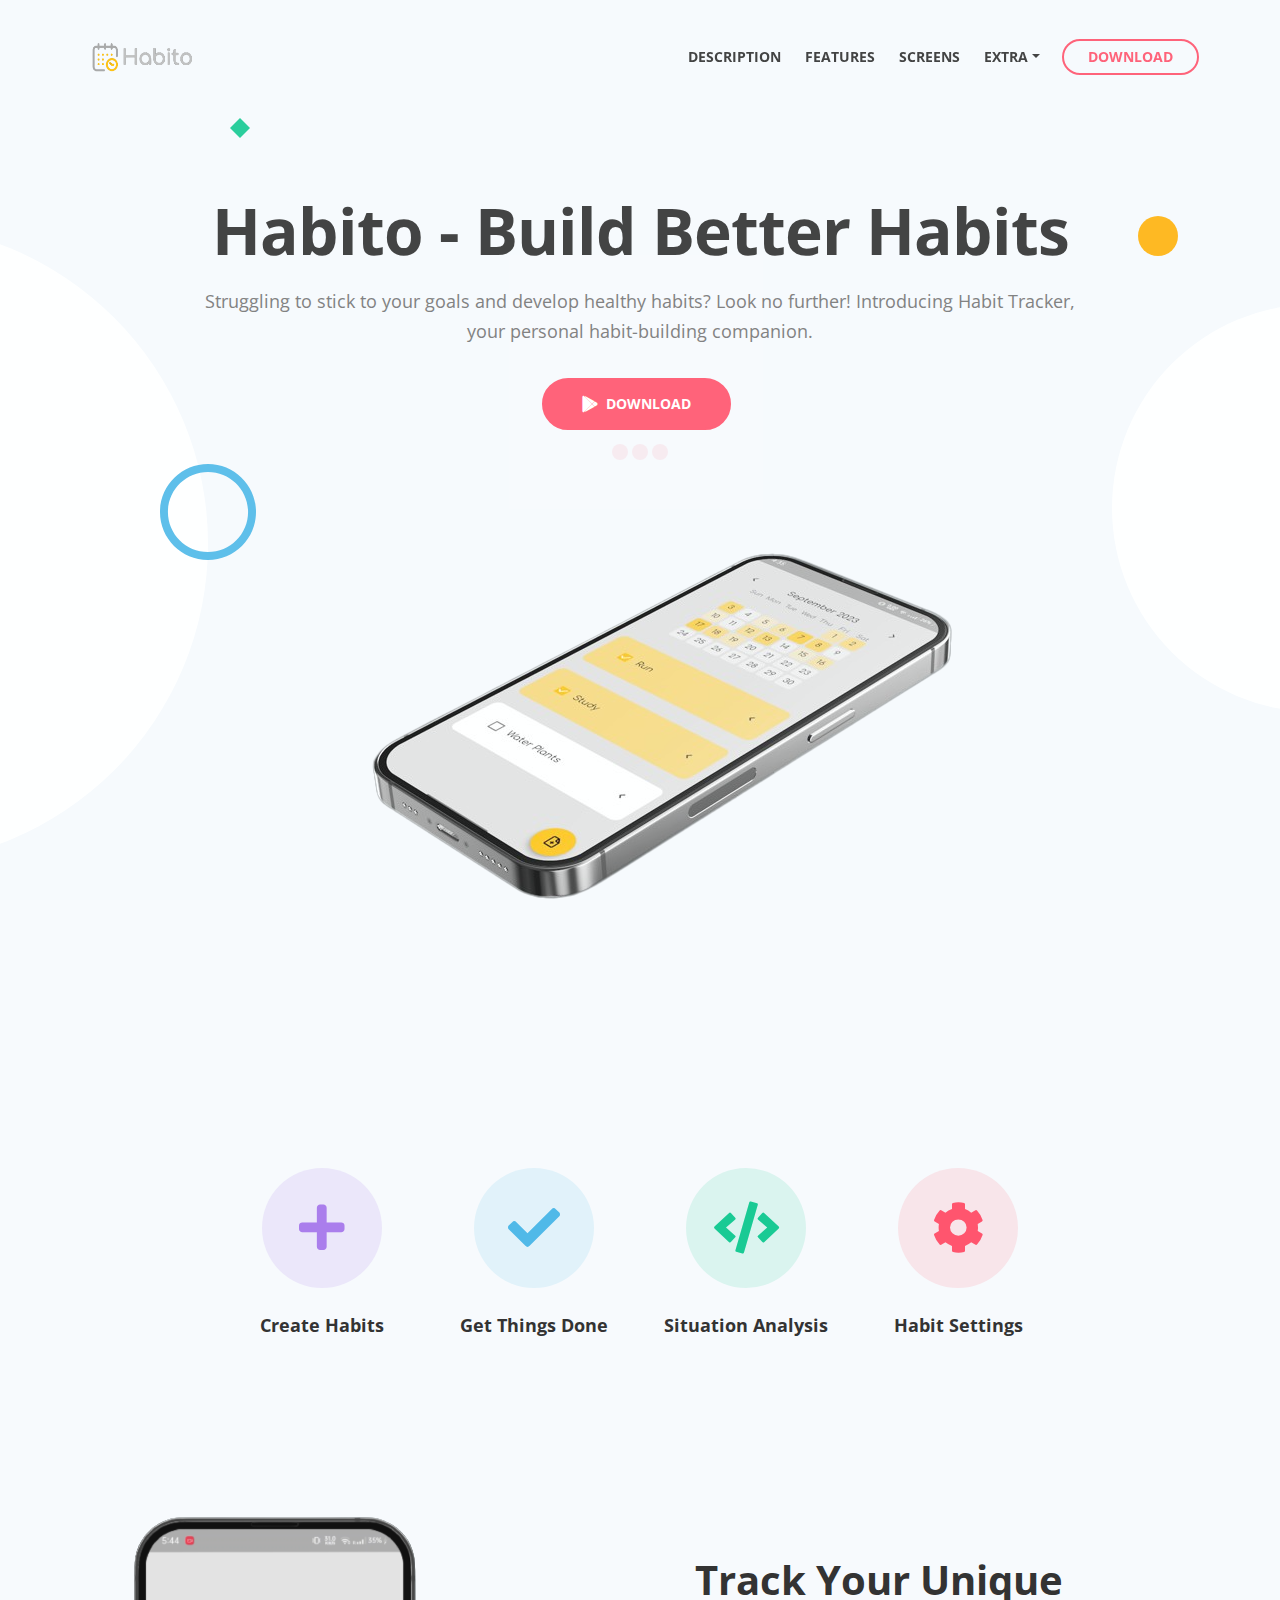
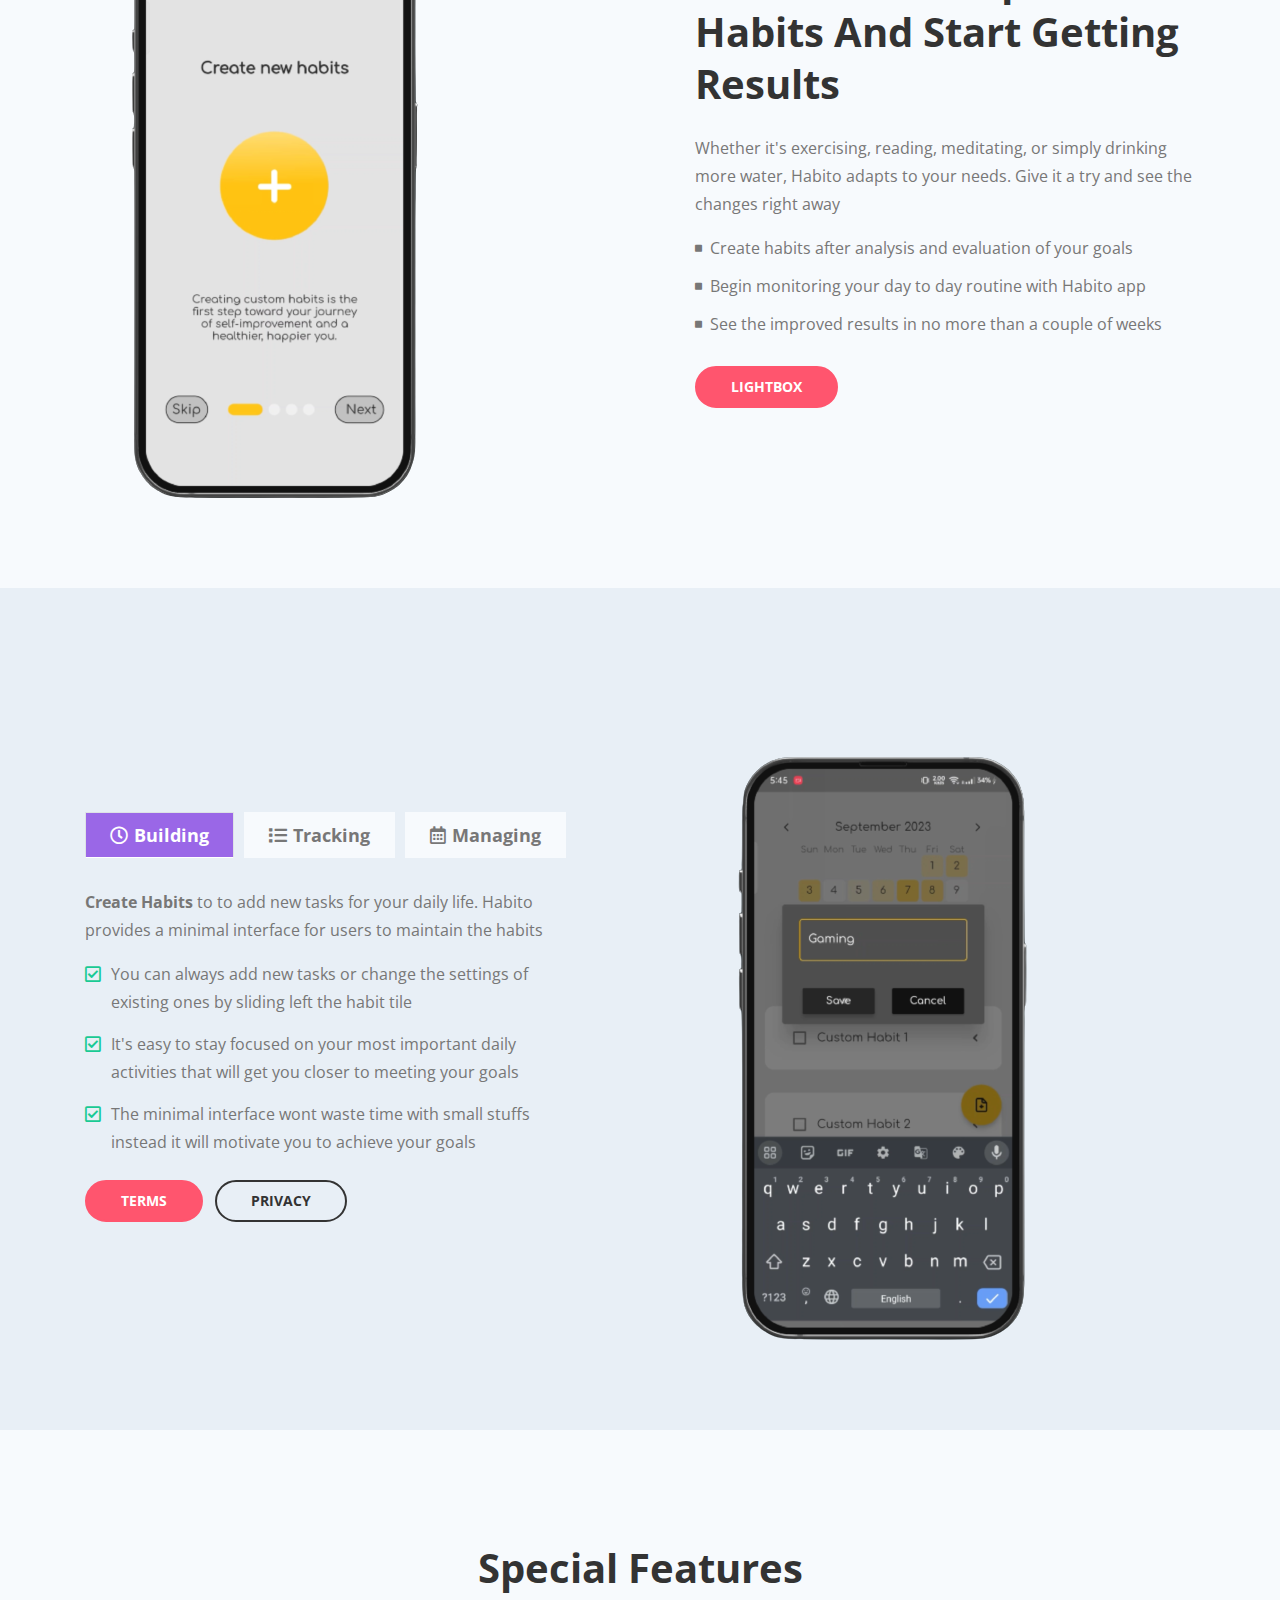
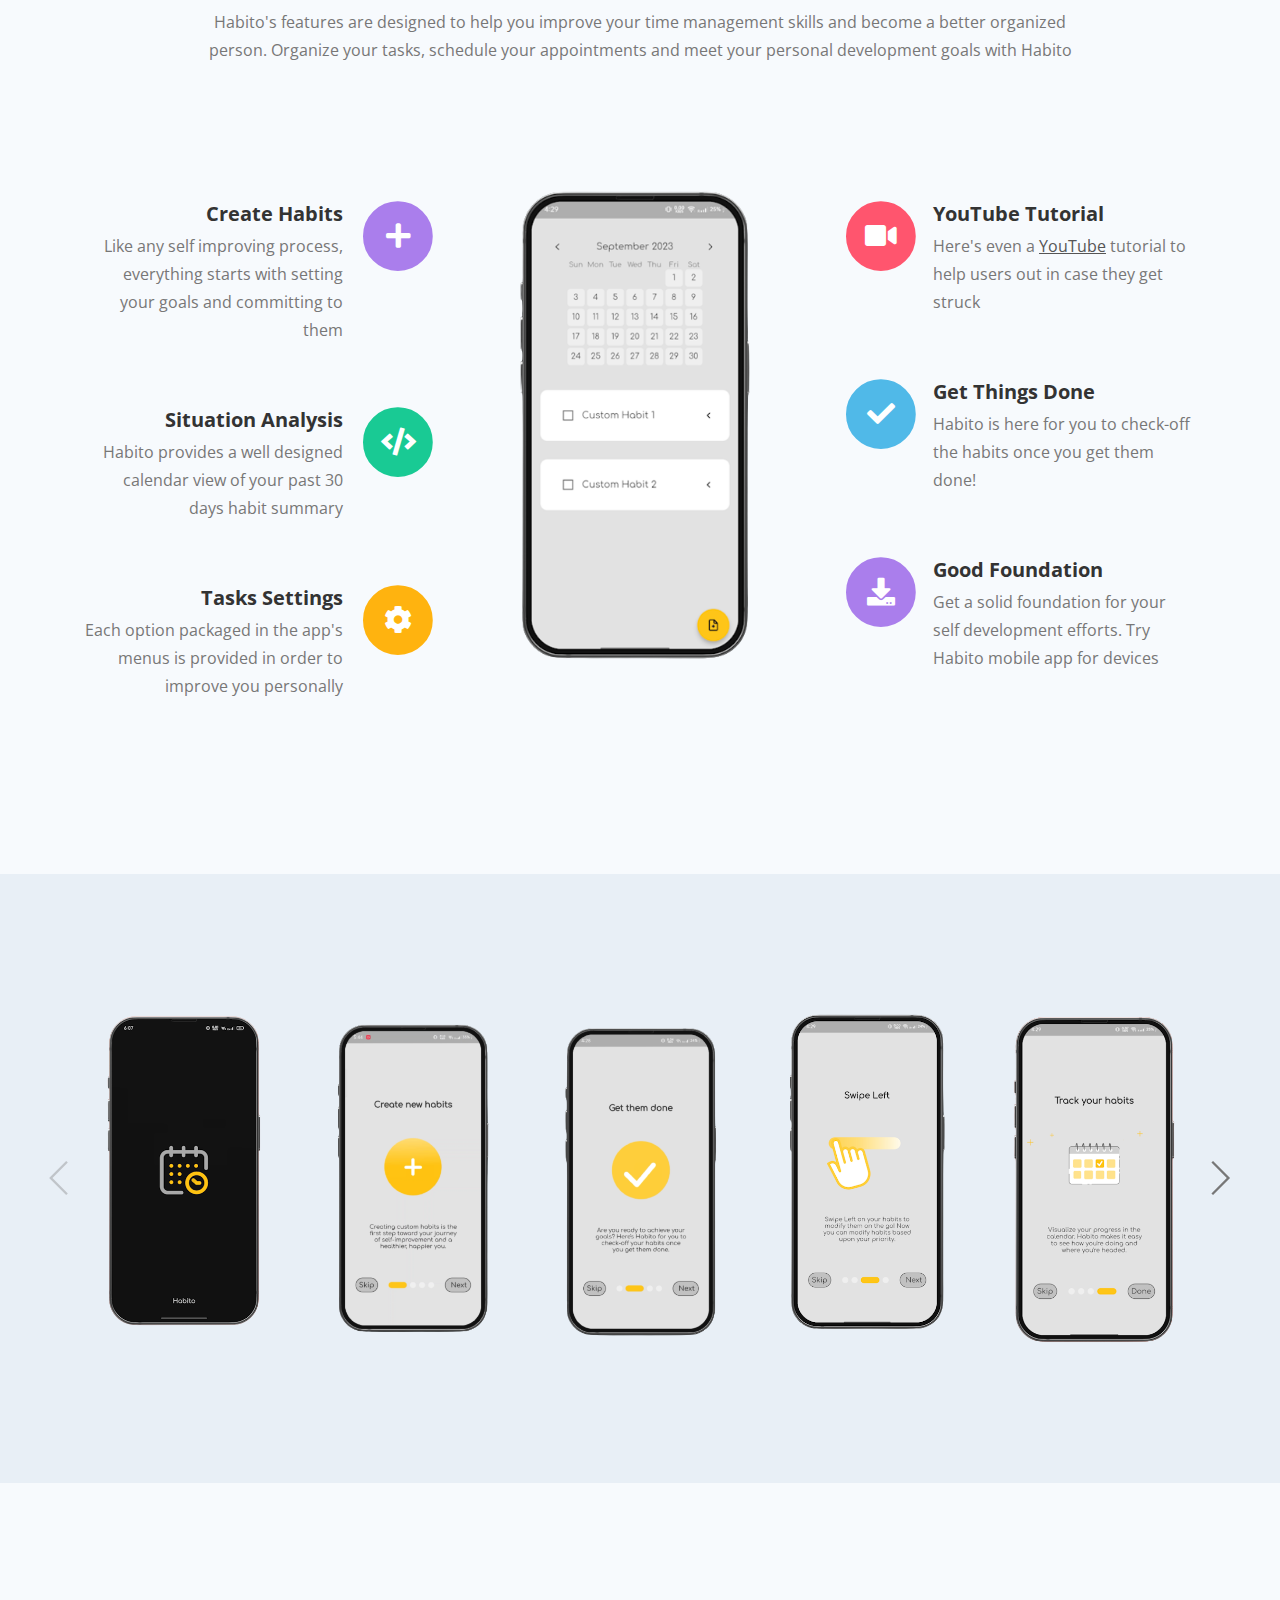
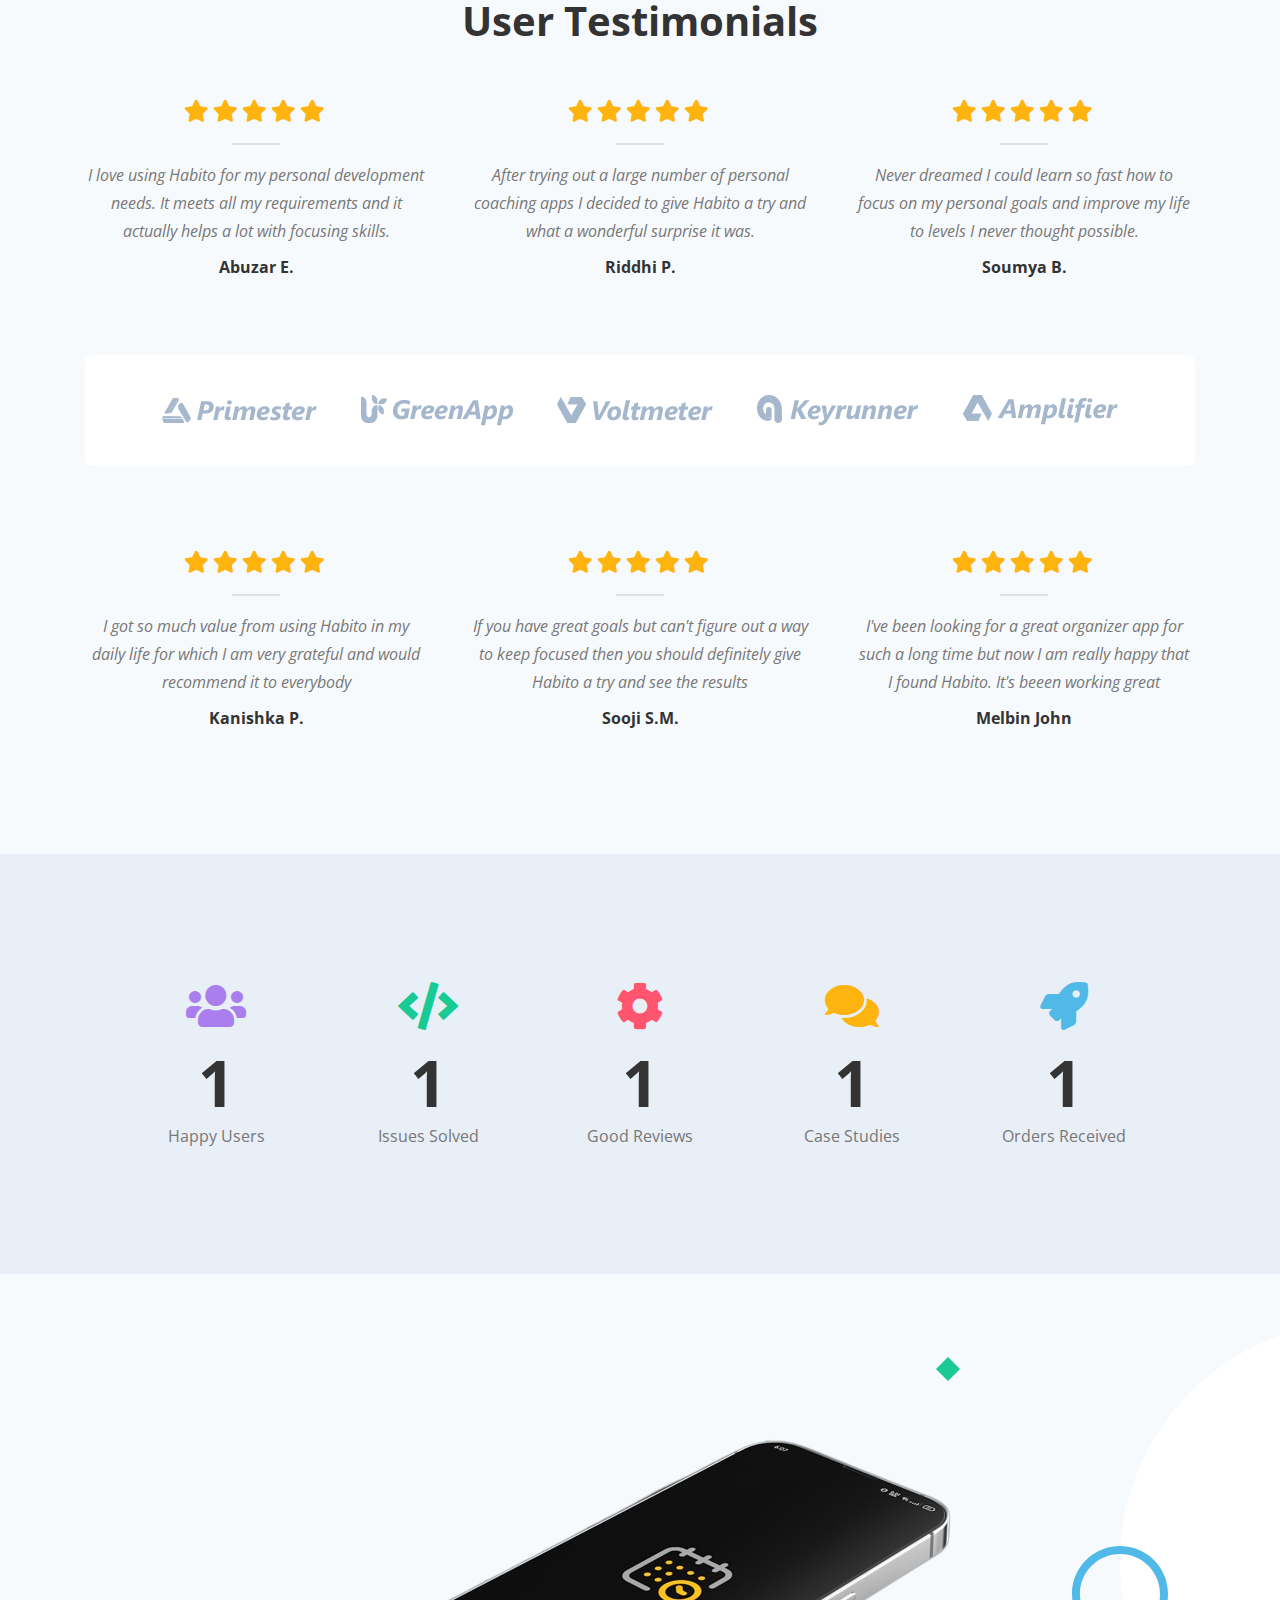
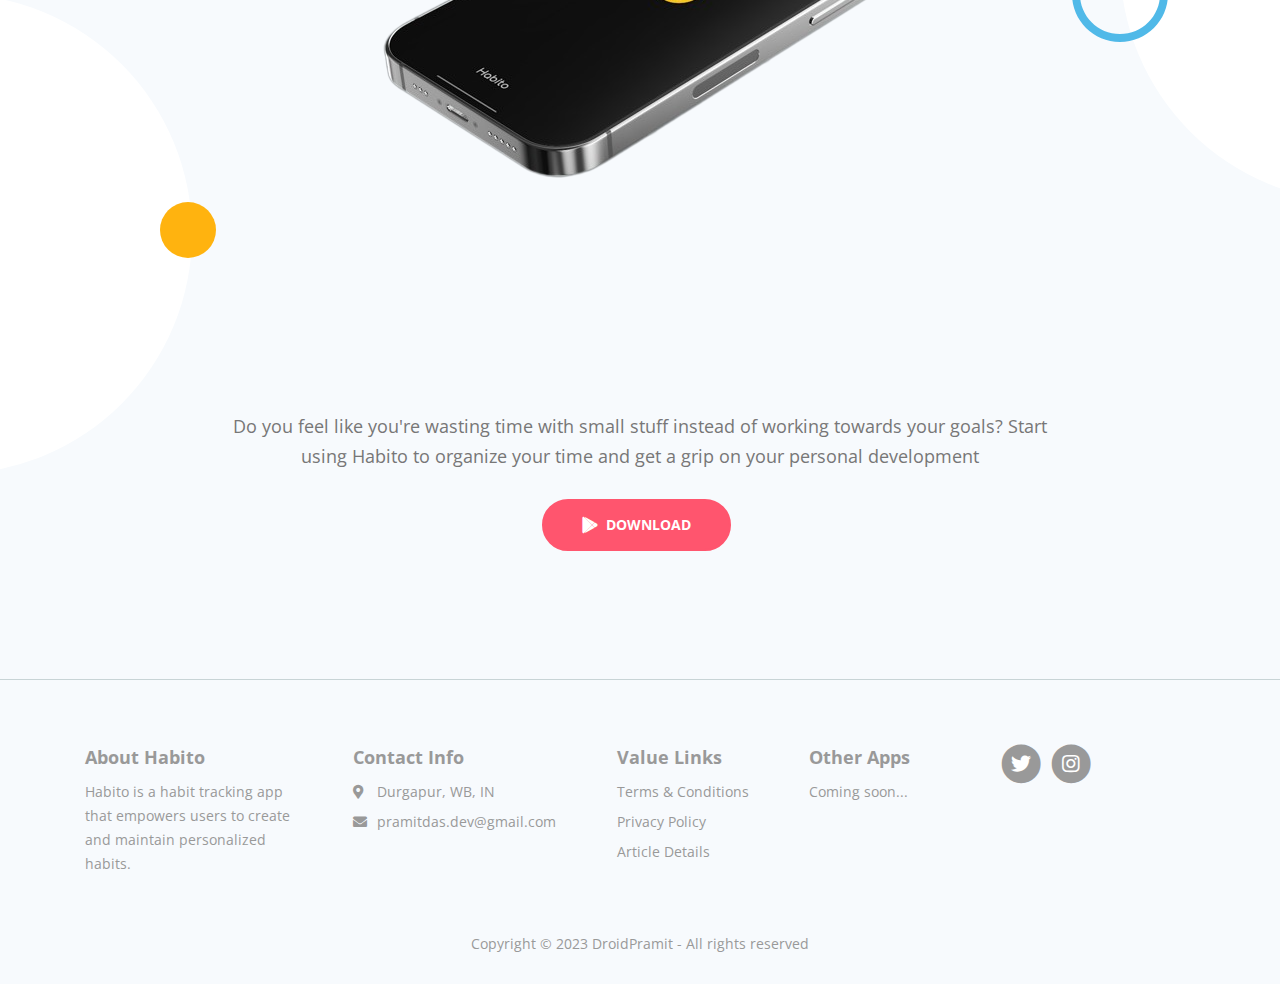
==== commit c886b438: "Policy Update" ====
--- a/web/index.html
+++ b/web/index.html
@@ -42,6 +42,8 @@
         </div>
     </div>
     <!-- end of preloader -->
+    
+
     
 
     <!-- Navigation -->
@@ -589,7 +591,7 @@
                         </div>
                         <div class="card-body">
                             <div class="testimonial-text">I love using Habito for my personal development needs. It meets all my requirements and it actually helps a lot with focusing skills.</div>
-                            <div class="testimonial-author">Aaroni B.</div>
+                            <div class="testimonial-author">Abuzar E.</div>
                         </div>
                     </div>
                     <!-- end of card -->
@@ -801,26 +803,26 @@
                         </ul>
                     </div> <!-- end of footer-col -->
                     <div class="footer-col fifth">
-                        <span class="fa-stack">
+                        <!-- <span class="fa-stack">
                             <a href="#your-link">
                                 <i class="fas fa-circle fa-stack-2x"></i>
                                 <i class="fab fa-facebook-f fa-stack-1x"></i>
                             </a>
-                        </span>
+                        </span> -->
                         <span class="fa-stack">
-                            <a href="#your-link">
+                            <a href="https://x.com/DroidPramit?t=yDJ385r5iPDfMo4TVZalbg&s=09">
                                 <i class="fas fa-circle fa-stack-2x"></i>
                                 <i class="fab fa-twitter fa-stack-1x"></i>
                             </a>
                         </span>
-                        <span class="fa-stack">
+                        <!-- <span class="fa-stack">
                             <a href="#your-link">
                                 <i class="fas fa-circle fa-stack-2x"></i>
                                 <i class="fab fa-pinterest-p fa-stack-1x"></i>
                             </a>
-                        </span>
+                        </span> -->
                         <span class="fa-stack">
-                            <a href="#your-link">
+                            <a href="https://instagram.com/droidpramit?igshid=YTQwZjQ0NmI0OA==">
                                 <i class="fas fa-circle fa-stack-2x"></i>
                                 <i class="fab fa-instagram fa-stack-1x"></i>
                             </a>
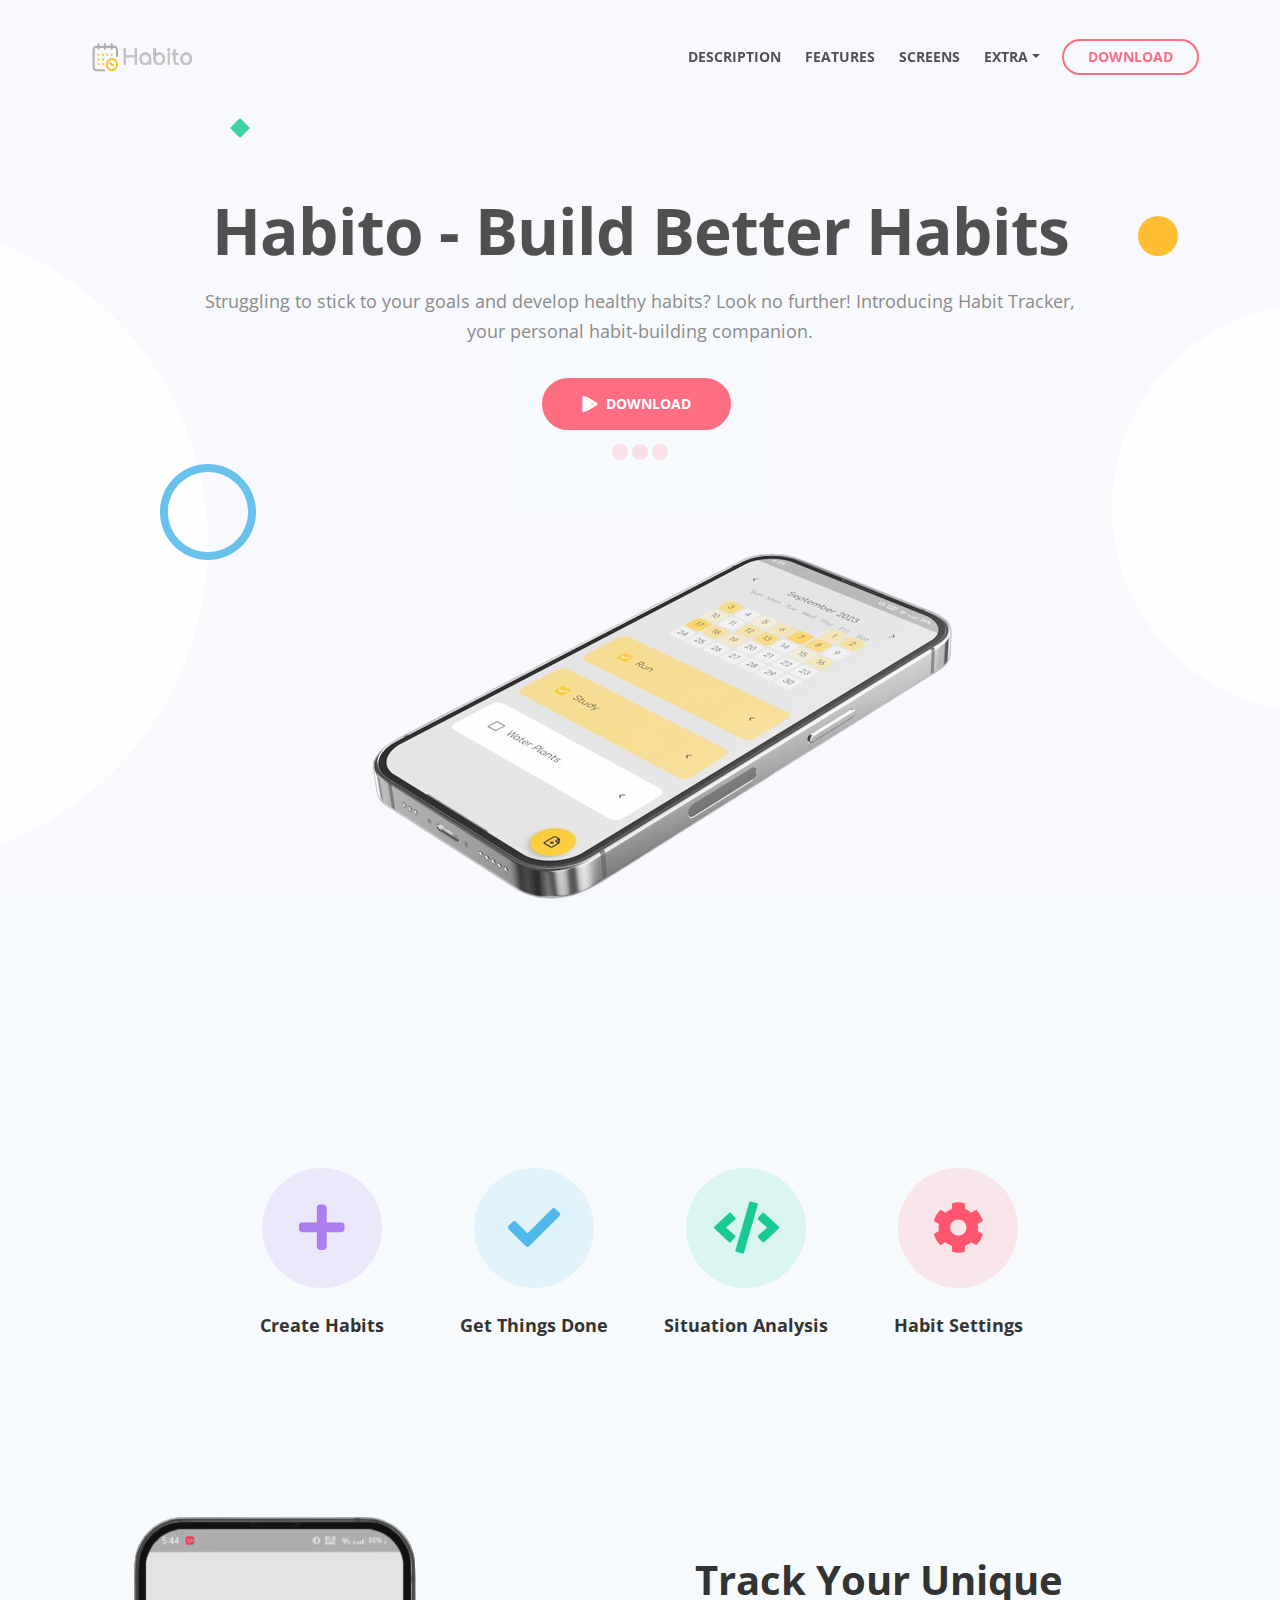
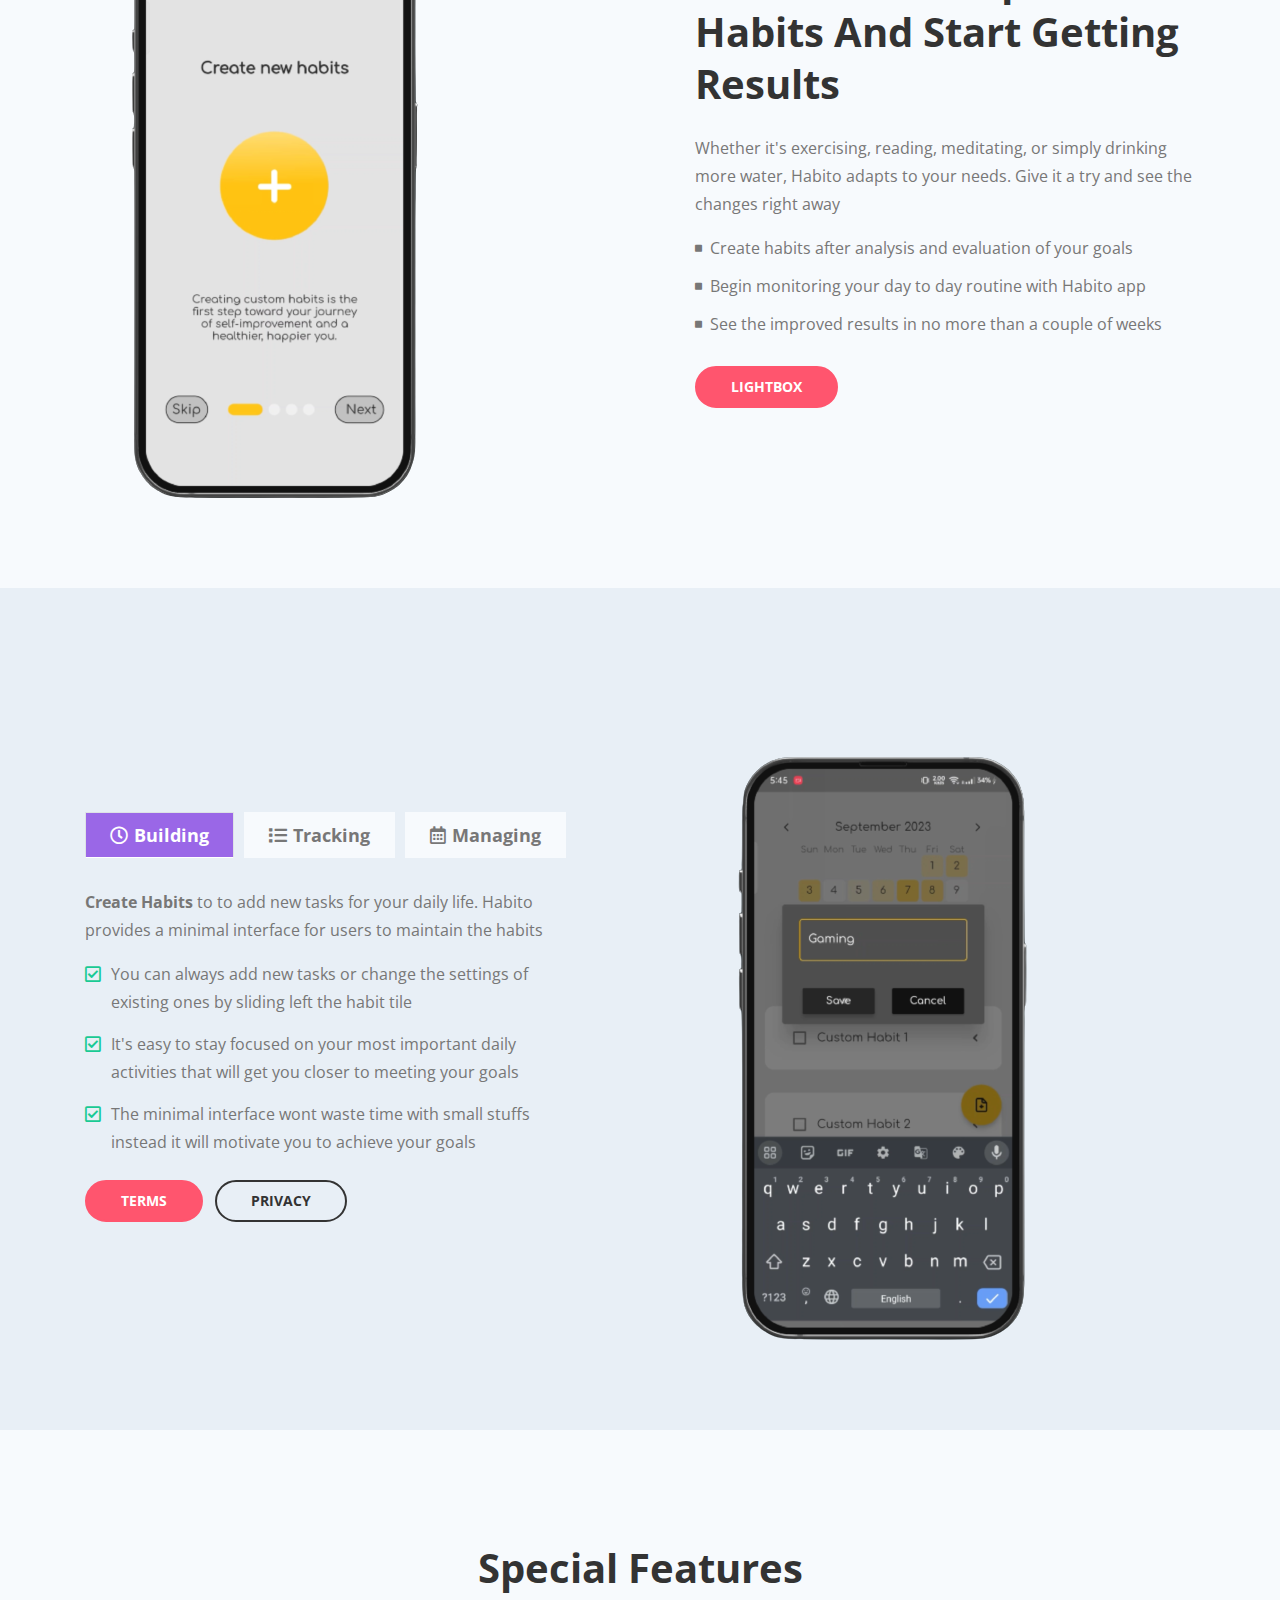
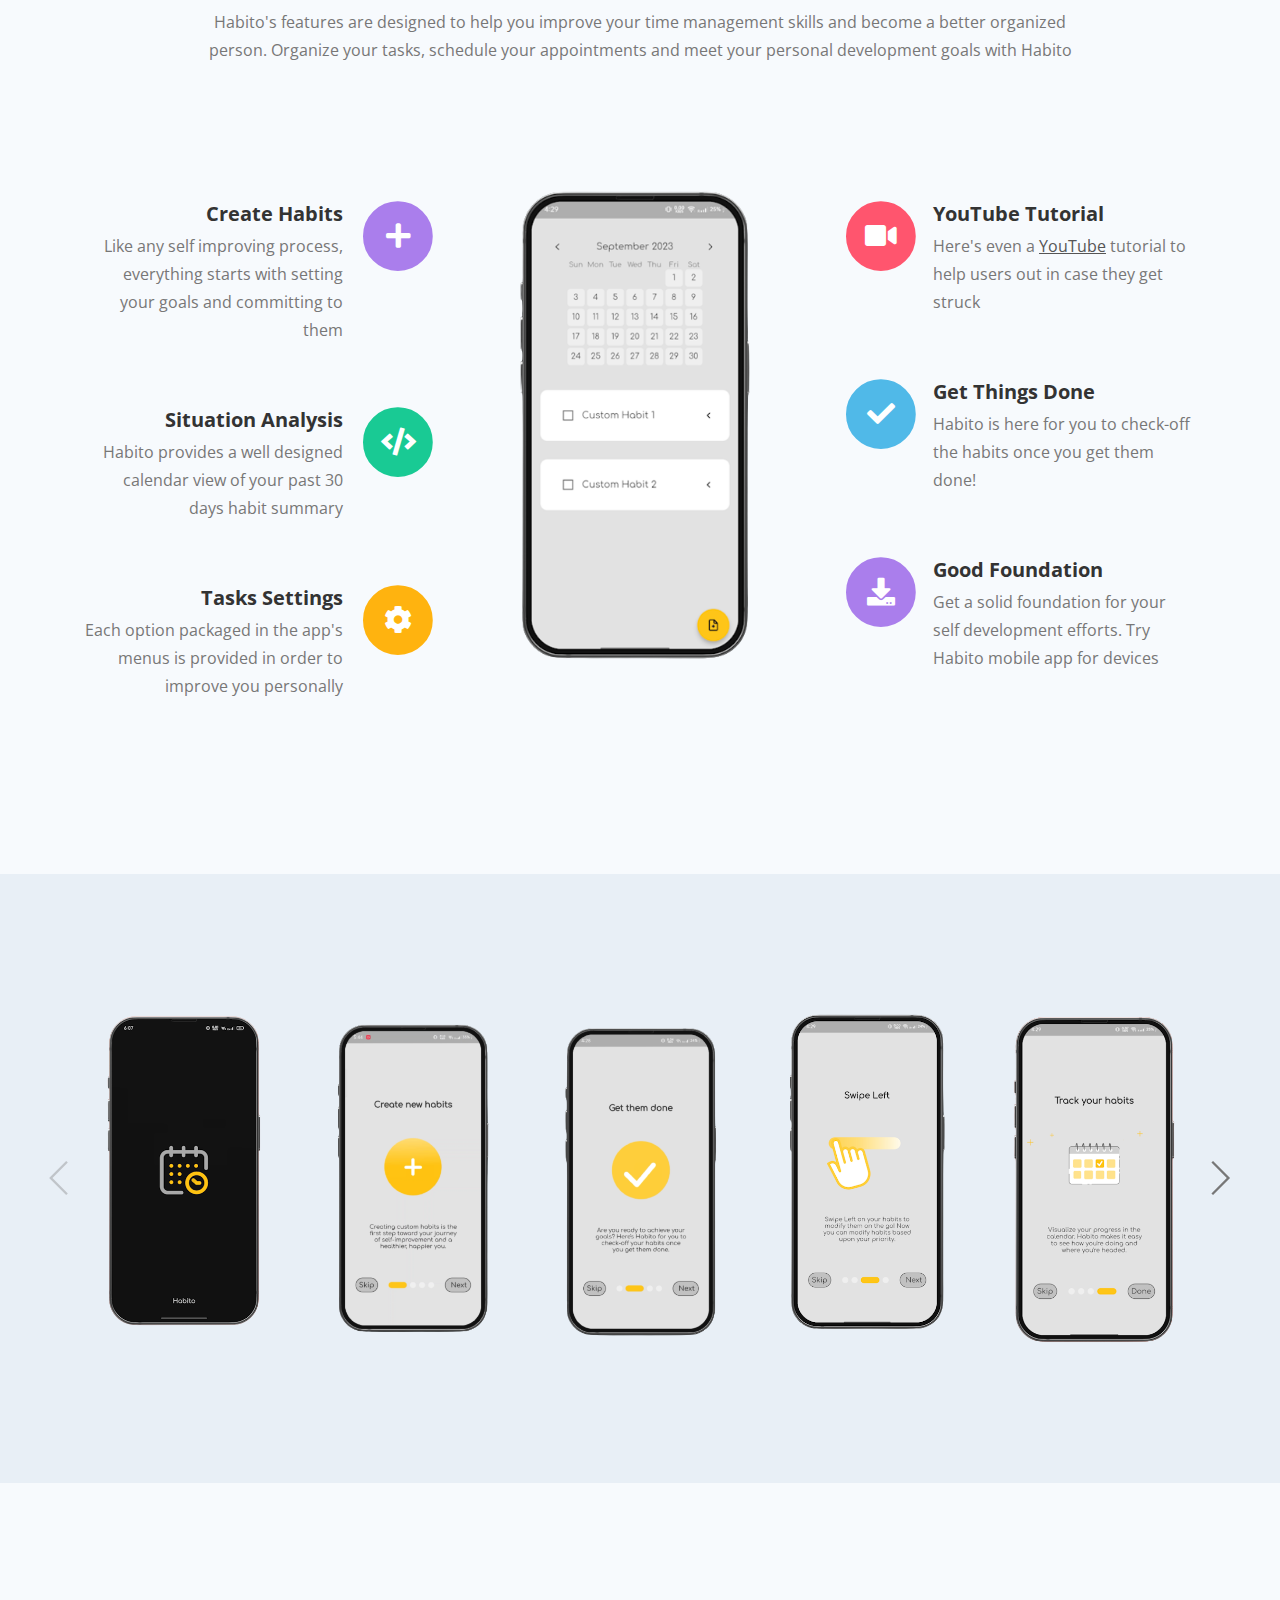
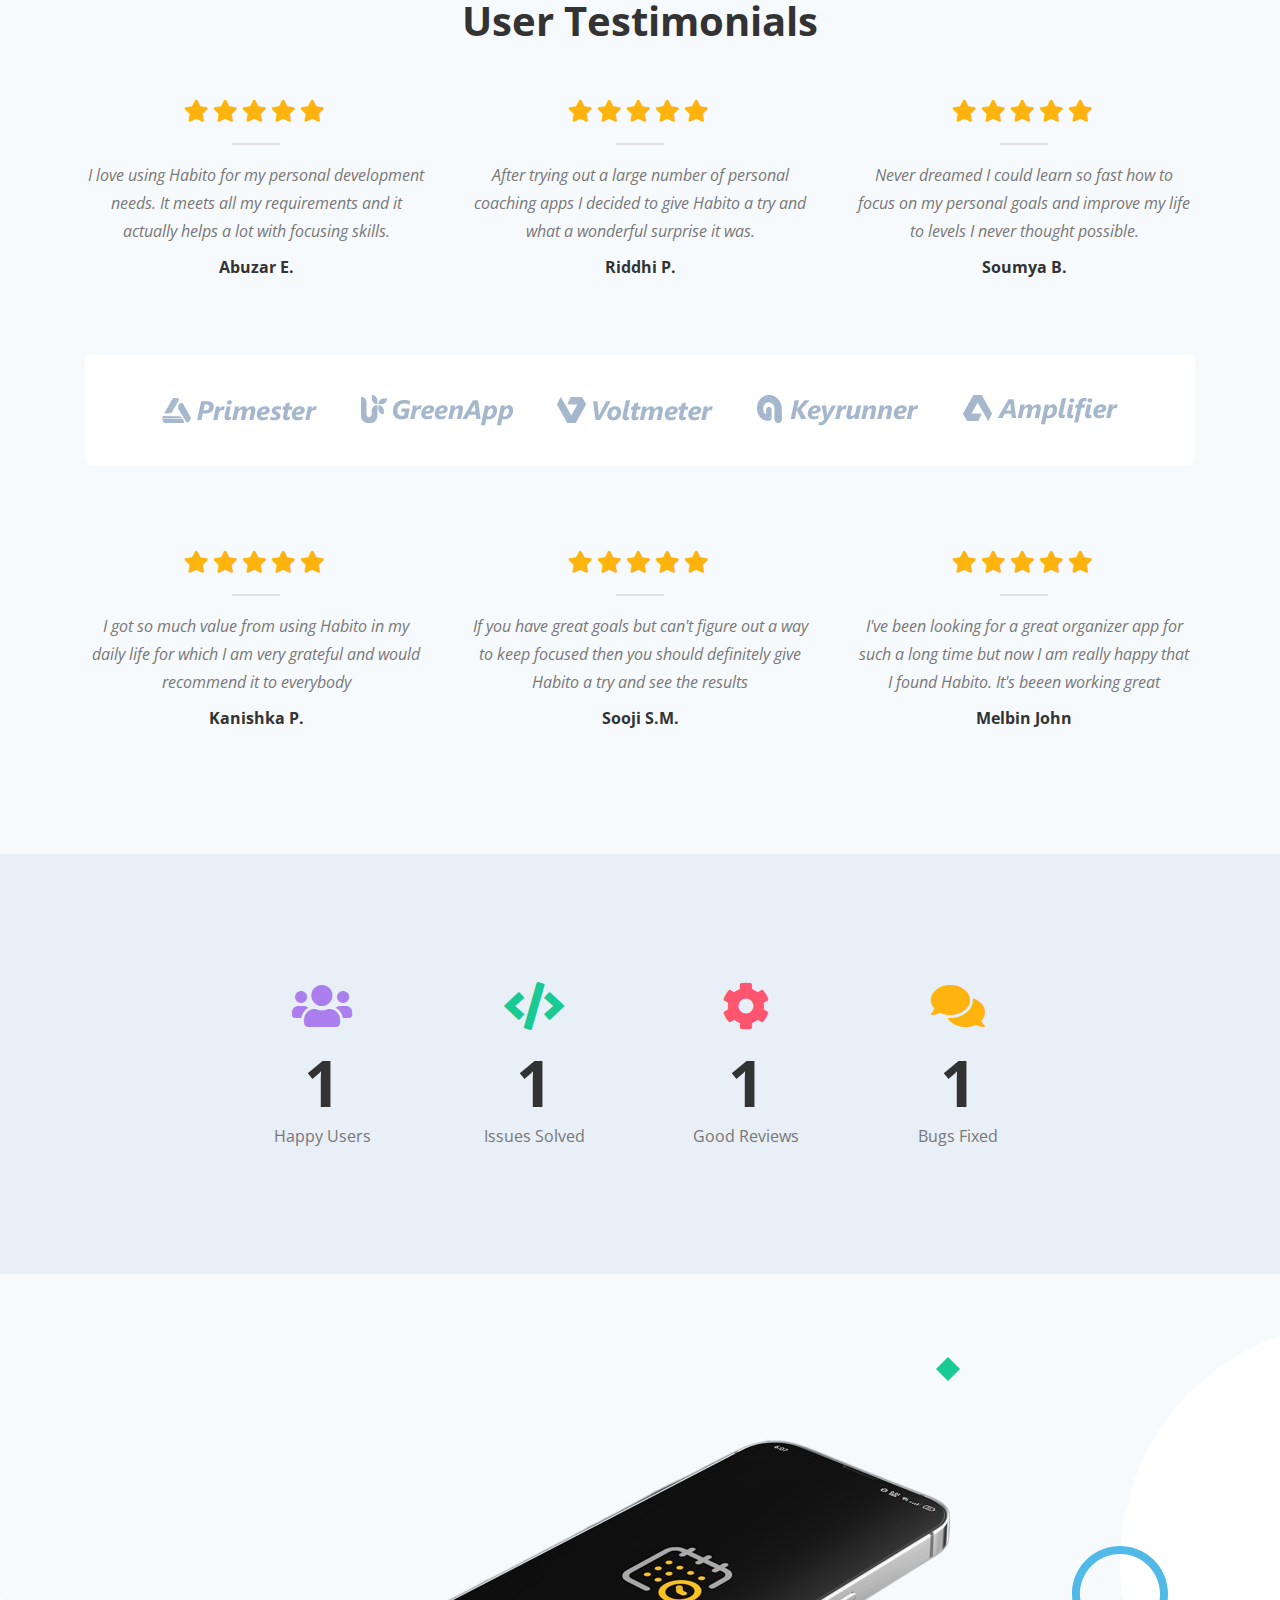
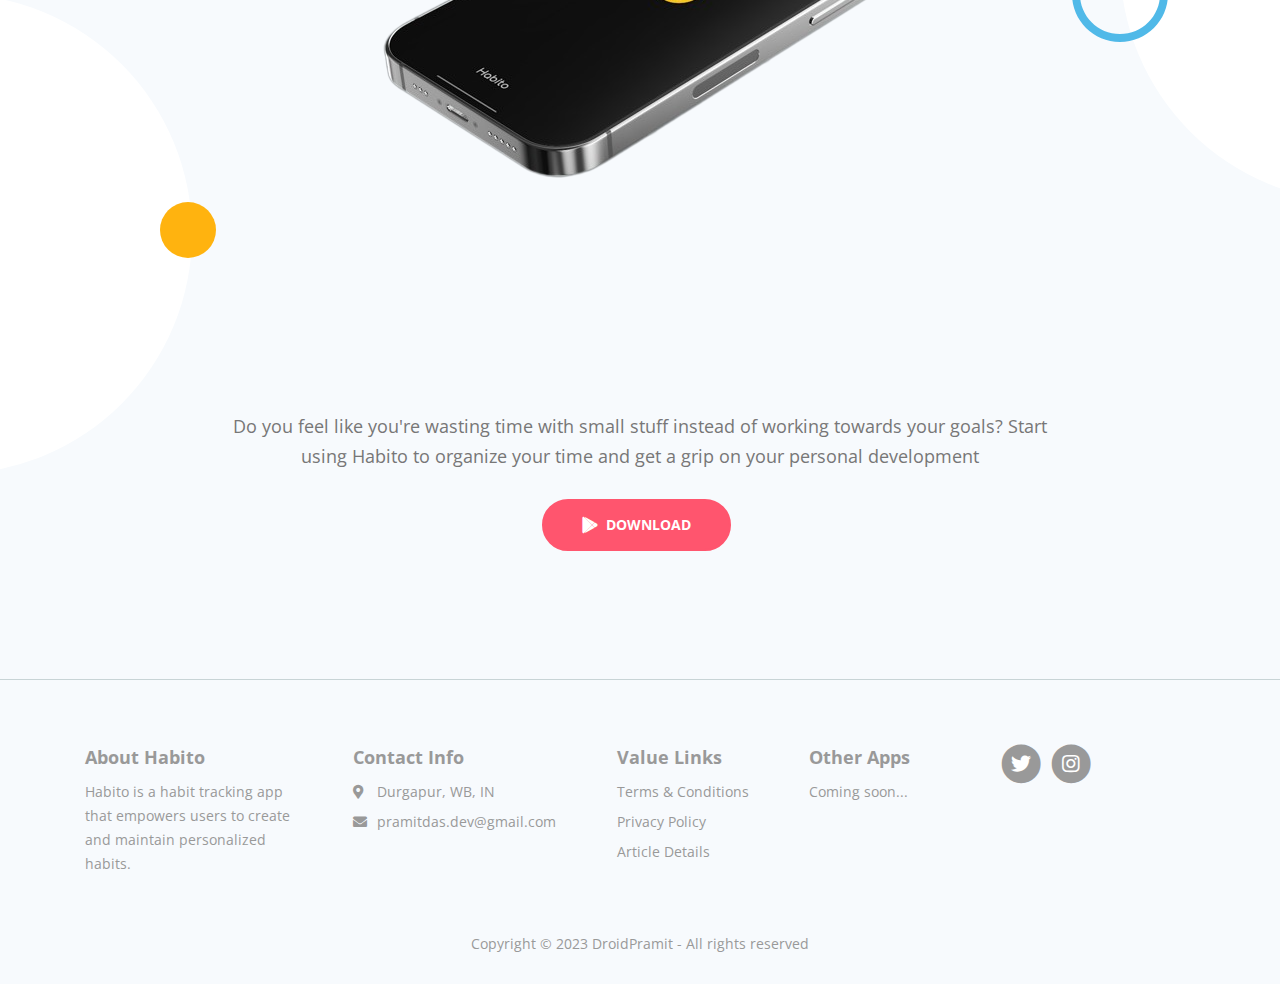
==== commit 5e3cc4be: "Download Link update" ====
--- a/web/index.html
+++ b/web/index.html
@@ -88,7 +88,7 @@
                     <!-- end of dropdown menu -->
                 </ul>
                 <span class="nav-item">
-                    <a class="btn-outline-sm page-scroll" href="#download">DOWNLOAD</a>
+                    <a class="btn-outline-sm page-scroll" href="https://play.google.com/store/apps/details?id=com.droidpramit.habito">DOWNLOAD</a>
                 </span>
             </div>
         </div> <!-- end of container -->
@@ -105,7 +105,7 @@
                         <h1>Habito - Build Better Habits </h1>
                         <p class="p-large p-heading">Struggling to stick to your goals and develop healthy habits? Look no further! Introducing Habit Tracker, your personal habit-building companion.</p>
                         <!--<a class="btn-solid-lg" href="#your-link"><i class="fab fa-apple"></i>DOWNLOAD</a>-->
-                        <a class="btn-solid-lg" href="#your-link"><i class="fab fa-google-play"></i>DOWNLOAD</a>
+                        <a class="btn-solid-lg" href="https://play.google.com/store/apps/details?id=com.droidpramit.habito"><i class="fab fa-google-play"></i>DOWNLOAD</a>
                     </div> <!-- end of text-container -->
                 </div> <!-- end of col -->
             </div> <!-- end of row -->
@@ -275,7 +275,7 @@
                         <i class="far fa-check-square"></i><div class="media-body">Onboarding steps interface</div>
                     </li>
                 </ul>
-                <a class="btn-solid-reg mfp-close page-scroll" href="#download">DOWNLOAD</a> <button class="btn-outline-reg mfp-close as-button" type="button">BACK</button>
+                <a class="btn-solid-reg mfp-close page-scroll" href="https://play.google.com/store/apps/details?id=com.droidpramit.habito">DOWNLOAD</a> <button class="btn-outline-reg mfp-close as-button" type="button">BACK</button>
 			</div>
 		</div> <!-- end of row -->
     </div> <!-- end of lightbox-basic -->
@@ -699,7 +699,7 @@
                         </div>
                         <div class="cell">
                             <i class="fas fa-code green"></i>
-                            <div class="counter-value number-count" data-count="385">1</div>
+                            <div class="counter-value number-count" data-count="27">1</div>
                             <p class="counter-info">Issues Solved</p>
                         </div>
                         <div class="cell">
@@ -709,14 +709,14 @@
                         </div>
                         <div class="cell">
                             <i class="fas fa-comments yellow"></i>
-                            <div class="counter-value number-count" data-count="127">1</div>
-                            <p class="counter-info">Case Studies</p>
-                        </div>
-                        <div class="cell">
+                            <div class="counter-value number-count" data-count="13">1</div>
+                            <p class="counter-info">Bugs Fixed</p>
+                        </div>
+                        <!-- <div class="cell">
                             <i class="fas fa-rocket blue"></i>
                             <div class="counter-value number-count" data-count="211">1</div>
                             <p class="counter-info">Orders Received</p>
-                        </div>
+                        </div> -->
                     </div>
                     <!-- end of counter -->
 
@@ -737,7 +737,7 @@
                     </div> <!-- end of image-container -->
                     <p class="p-large">Do you feel like you're wasting time with small stuff instead of working towards your goals? Start using Habito to organize your time and get a grip on your personal development</p>
                     <!--<a class="btn-solid-lg" href="#your-link"><i class="fab fa-apple"></i>DOWNLOAD</a>-->
-                    <a class="btn-solid-lg" href="#your-link"><i class="fab fa-google-play"></i>DOWNLOAD</a>
+                    <a class="btn-solid-lg" href="https://play.google.com/store/apps/details?id=com.droidpramit.habito"><i class="fab fa-google-play"></i>DOWNLOAD</a>
                 </div> <!-- end of col -->
             </div> <!-- end of row -->
         </div> <!-- end of container -->
